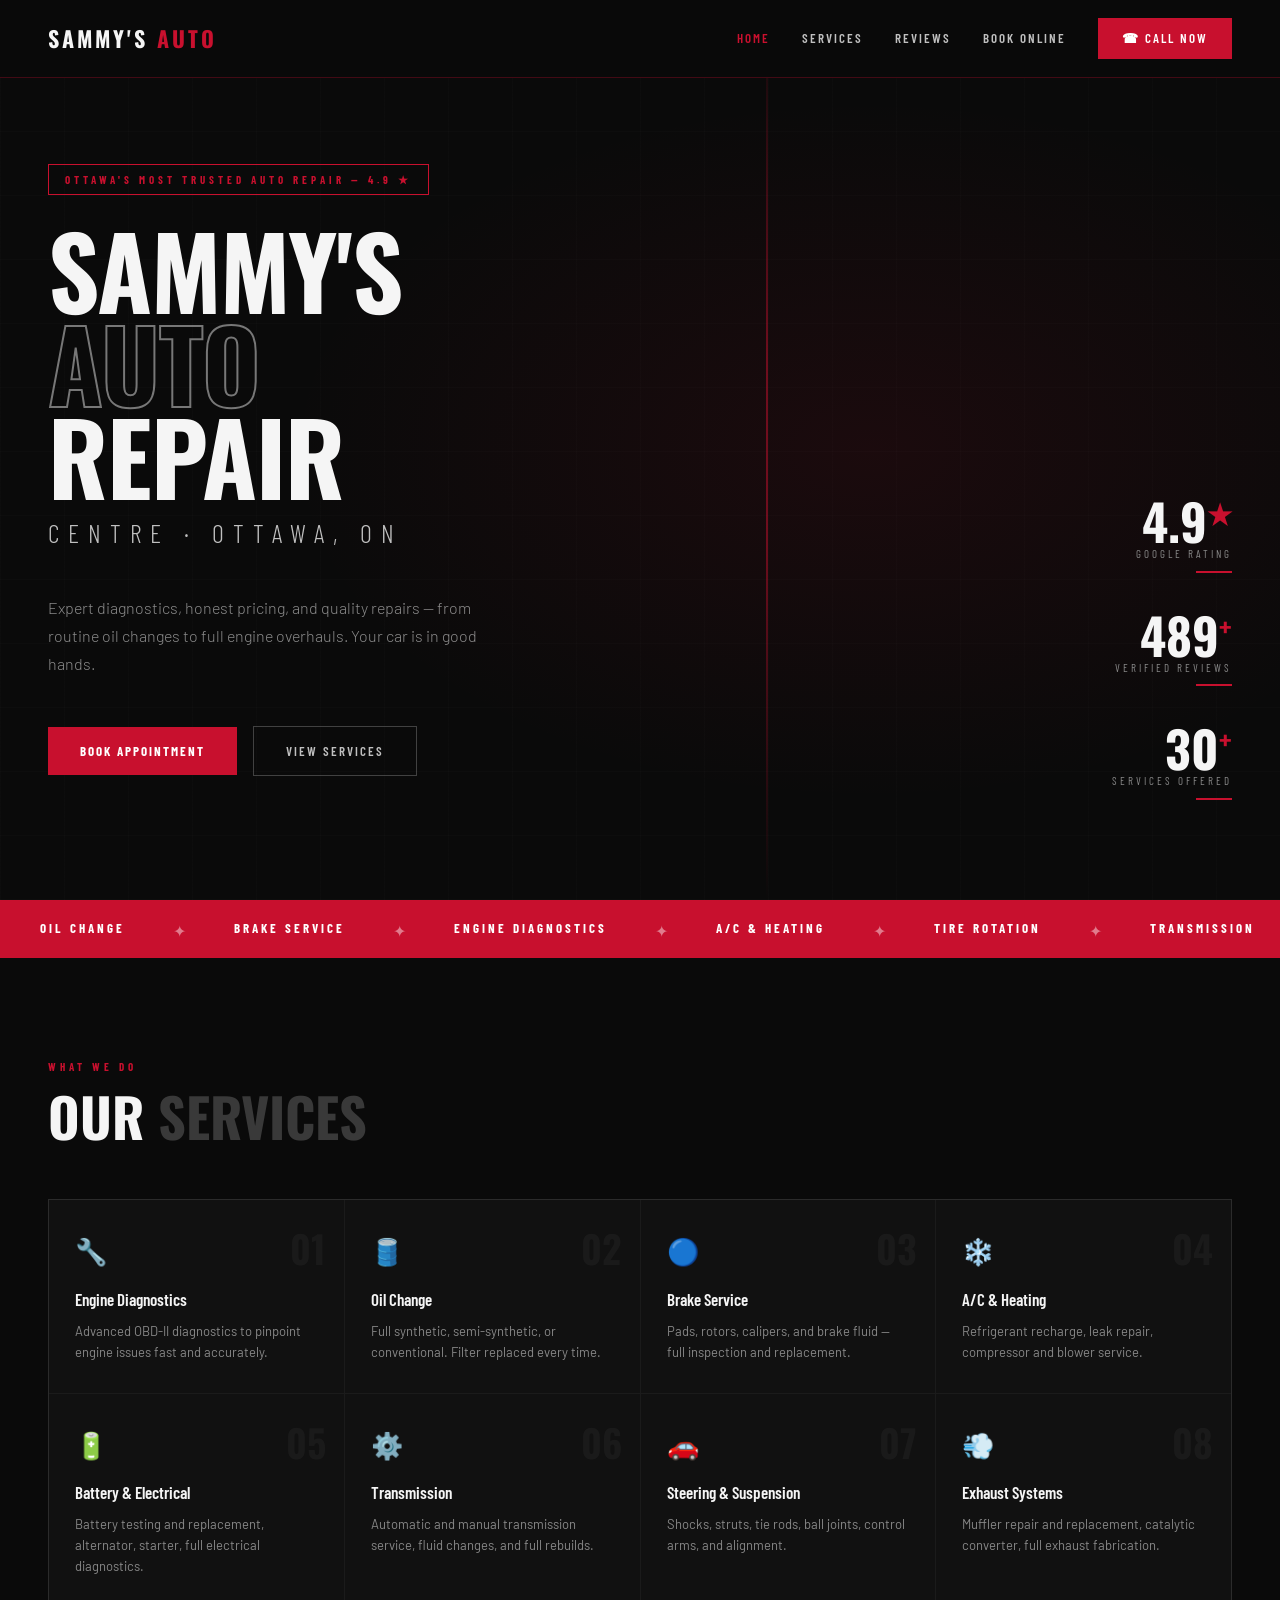
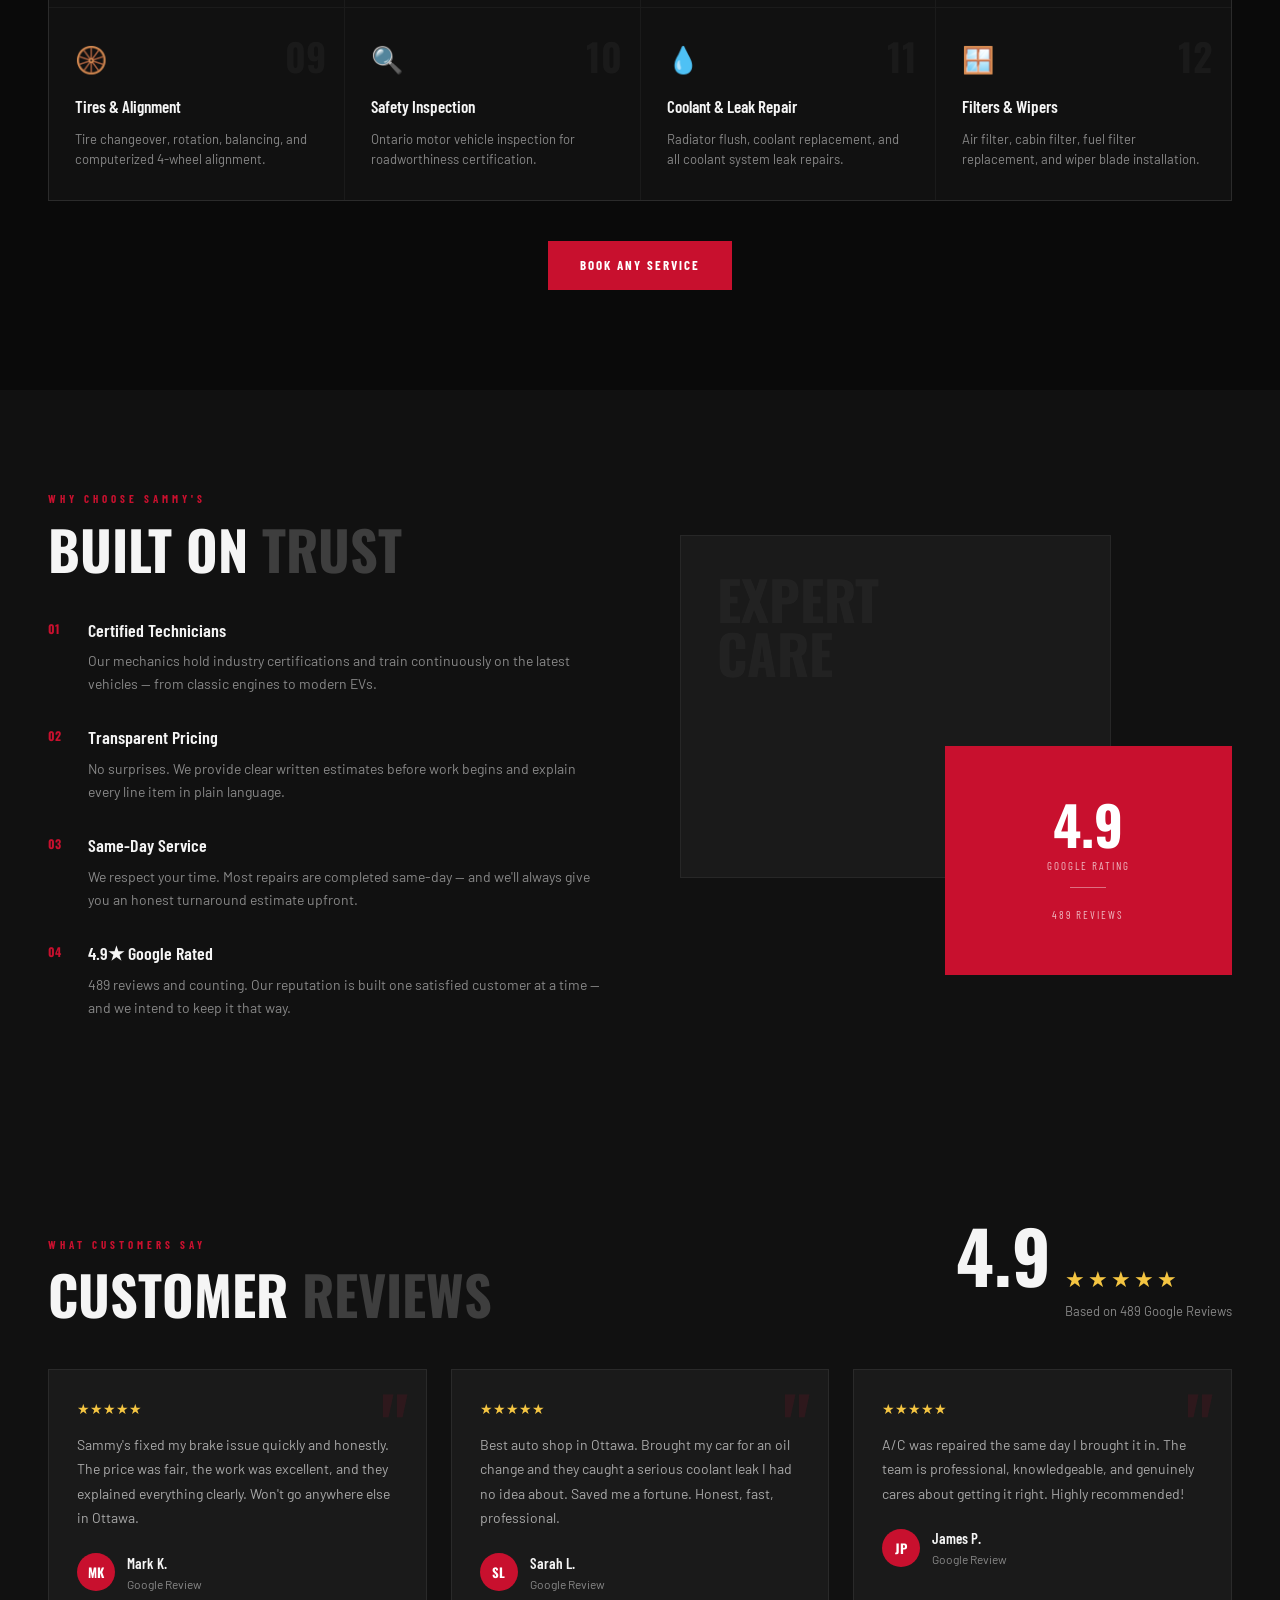
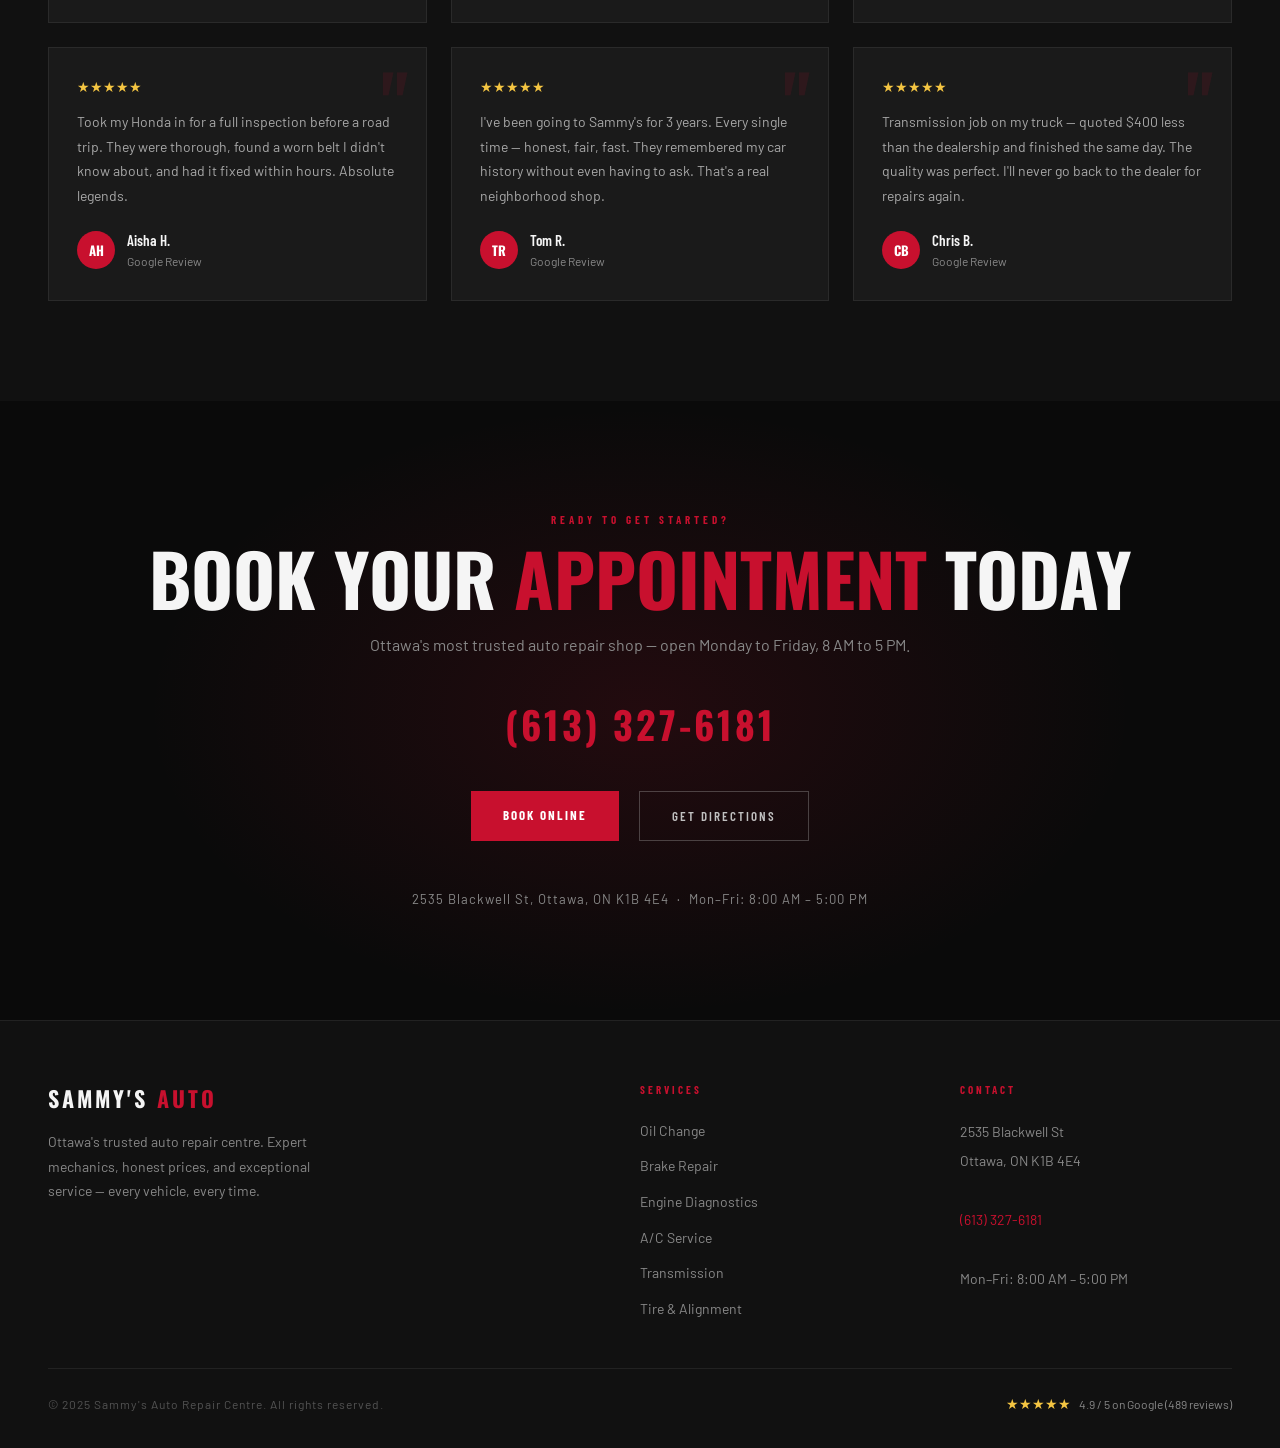
==== index.html @ 24b97f8e "Add files via upload" ====
<!DOCTYPE html>
<html lang="en">
<head>
  <meta charset="UTF-8" />
  <meta name="viewport" content="width=device-width, initial-scale=1.0" />
  <title>Sammy's Auto Repair Centre — Ottawa</title>
  <meta name="description" content="Ottawa's trusted auto repair shop. 4.9★ rated with 489+ reviews. Oil changes, brakes, engine diagnostics, A/C, tires and more." />
  <link rel="stylesheet" href="style.css" />
  <style>
    /* ── HERO ── */
    .hero {
      min-height: 100vh;
      display: flex; flex-direction: column;
      justify-content: center; align-items: flex-start;
      padding: 140px 48px 100px;
      position: relative; overflow: hidden;
    }
    .hero-bg {
      position: absolute; inset: 0;
      background:
        radial-gradient(ellipse 70% 60% at 68% 50%, rgba(200,16,46,0.09) 0%, transparent 65%),
        repeating-linear-gradient(90deg, rgba(255,255,255,0.012) 0px, rgba(255,255,255,0.012) 1px, transparent 1px, transparent 64px),
        repeating-linear-gradient(0deg,  rgba(255,255,255,0.012) 0px, rgba(255,255,255,0.012) 1px, transparent 1px, transparent 64px),
        var(--black);
    }
    .hero-line {
      position: absolute; top: 0; bottom: 0;
      right: 40%; width: 2px;
      background: linear-gradient(to bottom, transparent 0%, var(--red) 40%, var(--red) 60%, transparent 100%);
      opacity: 0.5;
    }
    .hero-badge {
      font-family: 'Barlow Condensed', sans-serif;
      font-size: 11px; font-weight: 700;
      letter-spacing: 4px; text-transform: uppercase;
      color: var(--red); border: 1px solid var(--red);
      padding: 6px 16px; display: inline-block;
      margin-bottom: 28px; position: relative;
    }
    .hero h1 {
      font-family: 'Oswald', sans-serif;
      font-size: clamp(58px, 8.5vw, 100px);
      font-weight: 700; line-height: 0.93;
      letter-spacing: -1px; text-transform: uppercase;
      margin-bottom: 10px; position: relative;
    }
    .hero h1 .outline {
      -webkit-text-stroke: 2px rgba(192,192,192,0.6);
      color: transparent;
    }
    .hero-sub {
      font-family: 'Barlow Condensed', sans-serif;
      font-size: 26px; font-weight: 300;
      letter-spacing: 9px; text-transform: uppercase;
      color: var(--silver); margin-bottom: 40px; position: relative;
    }
    .hero-desc {
      font-size: 16px; font-weight: 300;
      color: rgba(245,245,245,0.55); line-height: 1.75;
      max-width: 430px; margin-bottom: 48px; position: relative;
    }
    .hero-actions { display: flex; gap: 16px; align-items: center; position: relative; }

    /* Stats panel */
    .hero-stats {
      position: absolute; right: 48px; bottom: 100px;
      display: flex; flex-direction: column; gap: 36px; align-items: flex-end;
    }
    .stat { text-align: right; }
    .stat-num {
      font-family: 'Oswald', sans-serif;
      font-size: 50px; font-weight: 700;
      color: var(--white); line-height: 1;
    }
    .stat-num sup { color: var(--red); font-size: 28px; }
    .stat-label {
      font-family: 'Barlow Condensed', sans-serif;
      font-size: 11px; letter-spacing: 3px;
      text-transform: uppercase; color: var(--gray);
    }
    .stat-line { width: 36px; height: 2px; background: var(--red); margin-left: auto; margin-top: 8px; }

    /* ── SERVICES ── */
    .services-grid {
      display: grid;
      grid-template-columns: repeat(auto-fill, minmax(270px, 1fr));
      gap: 1px;
      background: rgba(255,255,255,0.07);
      border: 1px solid rgba(255,255,255,0.07);
    }
    .service-card {
      background: var(--dark);
      padding: 30px 26px;
      position: relative; overflow: hidden;
      transition: background 0.25s;
    }
    .service-card::after {
      content: ''; position: absolute;
      bottom: 0; left: 0; right: 0;
      height: 2px; width: 0;
      background: var(--red);
      transition: width 0.35s ease;
    }
    .service-card:hover { background: #1c1c1c; }
    .service-card:hover::after { width: 100%; }
    .service-icon { font-size: 26px; display: block; margin-bottom: 14px; }
    .service-name {
      font-family: 'Barlow Condensed', sans-serif;
      font-size: 17px; font-weight: 600;
      color: var(--white); margin-bottom: 8px;
    }
    .service-desc { font-size: 13px; color: var(--gray); line-height: 1.6; }
    .service-num {
      position: absolute; top: 18px; right: 18px;
      font-family: 'Oswald', sans-serif; font-size: 38px; font-weight: 700;
      color: rgba(255,255,255,0.04);
    }

    /* ── WHY US ── */
    .why-section { background: var(--dark); }
    .why-grid { display: grid; grid-template-columns: 1fr 1fr; gap: 80px; align-items: center; }
    .why-visual { position: relative; height: 440px; }
    .why-box-bg {
      position: absolute; top: 0; left: 0;
      width: 78%; height: 78%;
      background: var(--dark2); border: 1px solid rgba(255,255,255,0.06);
    }
    .why-ghost-text {
      position: absolute; top: 36px; left: 36px;
      font-family: 'Oswald', sans-serif; font-size: 54px; font-weight: 700;
      color: rgba(255,255,255,0.04); text-transform: uppercase; line-height: 1;
    }
    .why-box-red {
      position: absolute; bottom: 0; right: 0;
      width: 52%; height: 52%;
      background: var(--red);
      display: flex; flex-direction: column;
      justify-content: center; align-items: center; text-align: center; padding: 24px;
    }
    .why-box-red .big { font-family: 'Oswald', sans-serif; font-size: 54px; font-weight: 700; color: white; line-height: 1; }
    .why-box-red .lbl { font-family: 'Barlow Condensed', sans-serif; font-size: 11px; letter-spacing: 2px; text-transform: uppercase; color: rgba(255,255,255,0.7); margin-top: 6px; }
    .why-box-red .divider { width: 36px; height: 1px; background: rgba(255,255,255,0.4); margin: 12px auto; }
    .why-points { display: flex; flex-direction: column; gap: 28px; }
    .why-point { display: flex; gap: 18px; align-items: flex-start; }
    .why-num { font-family: 'Oswald', sans-serif; font-size: 12px; font-weight: 700; color: var(--red); min-width: 22px; padding-top: 3px; }
    .why-title { font-family: 'Barlow Condensed', sans-serif; font-size: 18px; font-weight: 600; color: var(--white); margin-bottom: 5px; }
    .why-body { font-size: 14px; color: var(--gray); line-height: 1.65; }

    /* ── REVIEWS ── */
    .reviews-section { background: var(--dark); }
    .reviews-header { display: flex; justify-content: space-between; align-items: flex-end; margin-bottom: 48px; }
    .rating-block { display: flex; align-items: baseline; gap: 14px; }
    .rating-big { font-family: 'Oswald', sans-serif; font-size: 72px; font-weight: 700; color: var(--white); line-height: 1; }
    .rating-stars { color: var(--warning); font-size: 22px; letter-spacing: 3px; }
    .rating-count { font-size: 13px; color: var(--gray); margin-top: 4px; }
    .reviews-grid { display: grid; grid-template-columns: repeat(auto-fill, minmax(300px, 1fr)); gap: 24px; }
    .review-card {
      background: var(--dark2); border: 1px solid rgba(255,255,255,0.07);
      padding: 28px; position: relative;
    }
    .review-card::before {
      content: '"'; position: absolute; top: 14px; right: 18px;
      font-family: 'Oswald', sans-serif; font-size: 76px; font-weight: 700;
      color: rgba(200,16,46,0.12); line-height: 1;
    }
    .review-stars { color: var(--warning); font-size: 14px; margin-bottom: 12px; }
    .review-text { font-size: 14px; color: rgba(245,245,245,0.65); line-height: 1.75; margin-bottom: 20px; }
    .review-author { display: flex; align-items: center; gap: 12px; }
    .review-avatar {
      width: 38px; height: 38px; border-radius: 50%;
      background: var(--red);
      display: flex; align-items: center; justify-content: center;
      font-family: 'Oswald', sans-serif; font-size: 13px; font-weight: 700; color: white;
    }
    .review-name { font-family: 'Barlow Condensed', sans-serif; font-size: 15px; font-weight: 600; color: var(--white); }
    .review-date { font-size: 12px; color: var(--gray); }

    /* ── CTA ── */
    .cta-section {
      padding: 110px 48px; text-align: center; position: relative; overflow: hidden;
    }
    .cta-glow {
      position: absolute; inset: 0;
      background: radial-gradient(ellipse 55% 70% at 50% 50%, rgba(200,16,46,0.13) 0%, transparent 70%);
    }
    .cta-section h2 {
      font-family: 'Oswald', sans-serif;
      font-size: clamp(38px, 6vw, 72px); font-weight: 700;
      text-transform: uppercase; line-height: 1; margin-bottom: 18px; position: relative;
    }
    .cta-section p { font-size: 16px; color: var(--gray); margin-bottom: 36px; position: relative; }
    .phone-cta {
      font-family: 'Oswald', sans-serif; font-size: 38px; font-weight: 700;
      color: var(--red); text-decoration: none; letter-spacing: 3px;
      display: block; margin-bottom: 36px; position: relative;
      transition: color 0.2s;
    }
    .phone-cta:hover { color: var(--white); }
    .cta-btns { display: flex; gap: 20px; justify-content: center; position: relative; }
    .cta-address { margin-top: 48px; font-size: 13px; color: var(--gray); letter-spacing: 1px; position: relative; }
  </style>
</head>
<body>

<!-- NAV -->
<nav>
  <a href="index.html" class="nav-logo">SAMMY'S <span>AUTO</span></a>
  <div class="nav-links">
    <a href="index.html" class="active">Home</a>
    <a href="#services">Services</a>
    <a href="#reviews">Reviews</a>
    <a href="booking.html">Book Online</a>
    <a href="tel:+16133276181" class="nav-cta">☎ Call Now</a>
  </div>
</nav>

<!-- HERO -->
<section class="hero" id="home">
  <div class="hero-bg"></div>
  <div class="hero-line"></div>
  <div style="position:relative;">
    <div class="hero-badge">Ottawa's Most Trusted Auto Repair — 4.9 ★</div>
    <h1>
      SAMMY'S<br>
      <span class="outline">AUTO</span><br>
      REPAIR
    </h1>
    <div class="hero-sub">Centre · Ottawa, ON</div>
    <p class="hero-desc">Expert diagnostics, honest pricing, and quality repairs — from routine oil changes to full engine overhauls. Your car is in good hands.</p>
    <div class="hero-actions">
      <a href="booking.html" class="btn-primary">Book Appointment</a>
      <a href="#services" class="btn-secondary">View Services</a>
    </div>
  </div>
  <div class="hero-stats">
    <div class="stat">
      <div class="stat-num">4.9<sup>★</sup></div>
      <div class="stat-label">Google Rating</div>
      <div class="stat-line"></div>
    </div>
    <div class="stat">
      <div class="stat-num">489<sup>+</sup></div>
      <div class="stat-label">Verified Reviews</div>
      <div class="stat-line"></div>
    </div>
    <div class="stat">
      <div class="stat-num">30<sup>+</sup></div>
      <div class="stat-label">Services Offered</div>
      <div class="stat-line"></div>
    </div>
  </div>
</section>

<!-- MARQUEE -->
<div class="marquee-strip">
  <div class="marquee-inner">
    <span class="marquee-item">Oil Change</span><span class="marquee-dot">✦</span>
    <span class="marquee-item">Brake Service</span><span class="marquee-dot">✦</span>
    <span class="marquee-item">Engine Diagnostics</span><span class="marquee-dot">✦</span>
    <span class="marquee-item">A/C &amp; Heating</span><span class="marquee-dot">✦</span>
    <span class="marquee-item">Tire Rotation</span><span class="marquee-dot">✦</span>
    <span class="marquee-item">Transmission</span><span class="marquee-dot">✦</span>
    <span class="marquee-item">Electrical Repair</span><span class="marquee-dot">✦</span>
    <span class="marquee-item">Wheel Alignment</span><span class="marquee-dot">✦</span>
    <span class="marquee-item">Exhaust Systems</span><span class="marquee-dot">✦</span>
    <span class="marquee-item">Safety Inspection</span><span class="marquee-dot">✦</span>
    <!-- duplicate for seamless loop -->
    <span class="marquee-item">Oil Change</span><span class="marquee-dot">✦</span>
    <span class="marquee-item">Brake Service</span><span class="marquee-dot">✦</span>
    <span class="marquee-item">Engine Diagnostics</span><span class="marquee-dot">✦</span>
    <span class="marquee-item">A/C &amp; Heating</span><span class="marquee-dot">✦</span>
    <span class="marquee-item">Tire Rotation</span><span class="marquee-dot">✦</span>
    <span class="marquee-item">Transmission</span><span class="marquee-dot">✦</span>
    <span class="marquee-item">Electrical Repair</span><span class="marquee-dot">✦</span>
    <span class="marquee-item">Wheel Alignment</span><span class="marquee-dot">✦</span>
    <span class="marquee-item">Exhaust Systems</span><span class="marquee-dot">✦</span>
    <span class="marquee-item">Safety Inspection</span><span class="marquee-dot">✦</span>
  </div>
</div>

<!-- SERVICES -->
<section class="section" id="services">
  <div class="section-label">What We Do</div>
  <div class="section-title">Our <span class="dim">Services</span></div>
  <div class="services-grid">
    <div class="service-card"><span class="service-num">01</span><span class="service-icon">🔧</span><div class="service-name">Engine Diagnostics</div><div class="service-desc">Advanced OBD-II diagnostics to pinpoint engine issues fast and accurately.</div></div>
    <div class="service-card"><span class="service-num">02</span><span class="service-icon">🛢️</span><div class="service-name">Oil Change</div><div class="service-desc">Full synthetic, semi-synthetic, or conventional. Filter replaced every time.</div></div>
    <div class="service-card"><span class="service-num">03</span><span class="service-icon">🔵</span><div class="service-name">Brake Service</div><div class="service-desc">Pads, rotors, calipers, and brake fluid — full inspection and replacement.</div></div>
    <div class="service-card"><span class="service-num">04</span><span class="service-icon">❄️</span><div class="service-name">A/C &amp; Heating</div><div class="service-desc">Refrigerant recharge, leak repair, compressor and blower service.</div></div>
    <div class="service-card"><span class="service-num">05</span><span class="service-icon">🔋</span><div class="service-name">Battery &amp; Electrical</div><div class="service-desc">Battery testing and replacement, alternator, starter, full electrical diagnostics.</div></div>
    <div class="service-card"><span class="service-num">06</span><span class="service-icon">⚙️</span><div class="service-name">Transmission</div><div class="service-desc">Automatic and manual transmission service, fluid changes, and full rebuilds.</div></div>
    <div class="service-card"><span class="service-num">07</span><span class="service-icon">🚗</span><div class="service-name">Steering &amp; Suspension</div><div class="service-desc">Shocks, struts, tie rods, ball joints, control arms, and alignment.</div></div>
    <div class="service-card"><span class="service-num">08</span><span class="service-icon">💨</span><div class="service-name">Exhaust Systems</div><div class="service-desc">Muffler repair and replacement, catalytic converter, full exhaust fabrication.</div></div>
    <div class="service-card"><span class="service-num">09</span><span class="service-icon">🛞</span><div class="service-name">Tires &amp; Alignment</div><div class="service-desc">Tire changeover, rotation, balancing, and computerized 4-wheel alignment.</div></div>
    <div class="service-card"><span class="service-num">10</span><span class="service-icon">🔍</span><div class="service-name">Safety Inspection</div><div class="service-desc">Ontario motor vehicle inspection for roadworthiness certification.</div></div>
    <div class="service-card"><span class="service-num">11</span><span class="service-icon">💧</span><div class="service-name">Coolant &amp; Leak Repair</div><div class="service-desc">Radiator flush, coolant replacement, and all coolant system leak repairs.</div></div>
    <div class="service-card"><span class="service-num">12</span><span class="service-icon">🪟</span><div class="service-name">Filters &amp; Wipers</div><div class="service-desc">Air filter, cabin filter, fuel filter replacement, and wiper blade installation.</div></div>
  </div>
  <div style="text-align:center; margin-top:40px;">
    <a href="booking.html" class="btn-primary">Book Any Service</a>
  </div>
</section>

<!-- WHY US -->
<section class="section why-section" id="about">
  <div class="why-grid">
    <div>
      <div class="section-label">Why Choose Sammy's</div>
      <div class="section-title" style="margin-bottom:40px;">Built on <span class="dim">Trust</span></div>
      <div class="why-points">
        <div class="why-point">
          <div class="why-num">01</div>
          <div><div class="why-title">Certified Technicians</div><div class="why-body">Our mechanics hold industry certifications and train continuously on the latest vehicles — from classic engines to modern EVs.</div></div>
        </div>
        <div class="why-point">
          <div class="why-num">02</div>
          <div><div class="why-title">Transparent Pricing</div><div class="why-body">No surprises. We provide clear written estimates before work begins and explain every line item in plain language.</div></div>
        </div>
        <div class="why-point">
          <div class="why-num">03</div>
          <div><div class="why-title">Same-Day Service</div><div class="why-body">We respect your time. Most repairs are completed same-day — and we'll always give you an honest turnaround estimate upfront.</div></div>
        </div>
        <div class="why-point">
          <div class="why-num">04</div>
          <div><div class="why-title">4.9★ Google Rated</div><div class="why-body">489 reviews and counting. Our reputation is built one satisfied customer at a time — and we intend to keep it that way.</div></div>
        </div>
      </div>
    </div>
    <div class="why-visual">
      <div class="why-box-bg">
        <div class="why-ghost-text">EXPERT<br>CARE</div>
      </div>
      <div class="why-box-red">
        <div class="big">4.9</div>
        <div class="lbl">Google Rating</div>
        <div class="divider"></div>
        <div class="lbl">489 Reviews</div>
      </div>
    </div>
  </div>
</section>

<!-- REVIEWS -->
<section class="section reviews-section" id="reviews">
  <div class="reviews-header">
    <div>
      <div class="section-label">What Customers Say</div>
      <div class="section-title" style="margin-bottom:0;">Customer <span class="dim">Reviews</span></div>
    </div>
    <div class="rating-block">
      <div class="rating-big">4.9</div>
      <div>
        <div class="rating-stars">★★★★★</div>
        <div class="rating-count">Based on 489 Google Reviews</div>
      </div>
    </div>
  </div>
  <div class="reviews-grid">
    <div class="review-card">
      <div class="review-stars">★★★★★</div>
      <div class="review-text">Sammy's fixed my brake issue quickly and honestly. The price was fair, the work was excellent, and they explained everything clearly. Won't go anywhere else in Ottawa.</div>
      <div class="review-author"><div class="review-avatar">MK</div><div><div class="review-name">Mark K.</div><div class="review-date">Google Review</div></div></div>
    </div>
    <div class="review-card">
      <div class="review-stars">★★★★★</div>
      <div class="review-text">Best auto shop in Ottawa. Brought my car for an oil change and they caught a serious coolant leak I had no idea about. Saved me a fortune. Honest, fast, professional.</div>
      <div class="review-author"><div class="review-avatar">SL</div><div><div class="review-name">Sarah L.</div><div class="review-date">Google Review</div></div></div>
    </div>
    <div class="review-card">
      <div class="review-stars">★★★★★</div>
      <div class="review-text">A/C was repaired the same day I brought it in. The team is professional, knowledgeable, and genuinely cares about getting it right. Highly recommended!</div>
      <div class="review-author"><div class="review-avatar">JP</div><div><div class="review-name">James P.</div><div class="review-date">Google Review</div></div></div>
    </div>
    <div class="review-card">
      <div class="review-stars">★★★★★</div>
      <div class="review-text">Took my Honda in for a full inspection before a road trip. They were thorough, found a worn belt I didn't know about, and had it fixed within hours. Absolute legends.</div>
      <div class="review-author"><div class="review-avatar">AH</div><div><div class="review-name">Aisha H.</div><div class="review-date">Google Review</div></div></div>
    </div>
    <div class="review-card">
      <div class="review-stars">★★★★★</div>
      <div class="review-text">I've been going to Sammy's for 3 years. Every single time — honest, fair, fast. They remembered my car history without even having to ask. That's a real neighborhood shop.</div>
      <div class="review-author"><div class="review-avatar">TR</div><div><div class="review-name">Tom R.</div><div class="review-date">Google Review</div></div></div>
    </div>
    <div class="review-card">
      <div class="review-stars">★★★★★</div>
      <div class="review-text">Transmission job on my truck — quoted $400 less than the dealership and finished the same day. The quality was perfect. I'll never go back to the dealer for repairs again.</div>
      <div class="review-author"><div class="review-avatar">CB</div><div><div class="review-name">Chris B.</div><div class="review-date">Google Review</div></div></div>
    </div>
  </div>
</section>

<!-- CTA -->
<section class="cta-section" id="contact">
  <div class="cta-glow"></div>
  <div class="section-label">Ready to Get Started?</div>
  <h2>Book Your <span class="text-red">Appointment</span> Today</h2>
  <p>Ottawa's most trusted auto repair shop — open Monday to Friday, 8 AM to 5 PM.</p>
  <a href="tel:+16133276181" class="phone-cta">(613) 327-6181</a>
  <div class="cta-btns">
    <a href="booking.html" class="btn-primary">Book Online</a>
    <a href="https://maps.google.com/?q=2535+Blackwell+St,+Ottawa,+ON+K1B+4E4" target="_blank" class="btn-secondary">Get Directions</a>
  </div>
  <div class="cta-address">2535 Blackwell St, Ottawa, ON K1B 4E4 &nbsp;·&nbsp; Mon–Fri: 8:00 AM – 5:00 PM</div>
</section>

<!-- FOOTER -->
<footer>
  <div class="footer-grid">
    <div>
      <div class="footer-logo">SAMMY'S <span>AUTO</span></div>
      <div class="footer-desc">Ottawa's trusted auto repair centre. Expert mechanics, honest prices, and exceptional service — every vehicle, every time.</div>
    </div>
    <div>
      <div class="footer-heading">Services</div>
      <ul class="footer-links">
        <li><a href="#services">Oil Change</a></li>
        <li><a href="#services">Brake Repair</a></li>
        <li><a href="#services">Engine Diagnostics</a></li>
        <li><a href="#services">A/C Service</a></li>
        <li><a href="#services">Transmission</a></li>
        <li><a href="#services">Tire &amp; Alignment</a></li>
      </ul>
    </div>
    <div>
      <div class="footer-heading">Contact</div>
      <div class="footer-info">
        2535 Blackwell St<br>
        Ottawa, ON K1B 4E4<br><br>
        <a href="tel:+16133276181">(613) 327-6181</a><br><br>
        Mon–Fri: 8:00 AM – 5:00 PM
      </div>
    </div>
  </div>
  <div class="footer-bottom">
    <div class="footer-copy">© 2025 Sammy's Auto Repair Centre. All rights reserved.</div>
    <div class="google-badge"><span class="google-stars">★★★★★</span><span>4.9 / 5 on Google (489 reviews)</span></div>
  </div>
</footer>

</body>
</html>
---- style.css ----
/* ============================================
   SAMMY'S AUTO REPAIR CENTRE — Global Styles
   ============================================ */

@import url('https://fonts.googleapis.com/css2?family=Oswald:wght@300;400;500;600;700&family=Barlow:wght@300;400;500;600&family=Barlow+Condensed:wght@400;600;700&display=swap');

*, *::before, *::after { margin: 0; padding: 0; box-sizing: border-box; }

:root {
  --red:          #C8102E;
  --red-dark:     #8B0A1F;
  --red-glow:     rgba(200, 16, 46, 0.2);
  --silver:       #C0C0C0;
  --silver-light: #E8E8E8;
  --black:        #0A0A0A;
  --dark:         #111111;
  --dark2:        #1A1A1A;
  --dark3:        #222222;
  --gray:         #888888;
  --gray-light:   #AAAAAA;
  --white:        #F5F5F5;
  --success:      #2ECC71;
  --warning:      #F4C542;
  --danger:       #E74C3C;
}

html { scroll-behavior: smooth; }

body {
  font-family: 'Barlow', sans-serif;
  background: var(--black);
  color: var(--white);
  overflow-x: hidden;
  line-height: 1.6;
}

/* ── NAV ── */
nav {
  position: fixed; top: 0; left: 0; right: 0; z-index: 200;
  display: flex; align-items: center; justify-content: space-between;
  padding: 18px 48px;
  background: rgba(10, 10, 10, 0.95);
  border-bottom: 1px solid rgba(200, 16, 46, 0.3);
  backdrop-filter: blur(12px);
}
.nav-logo {
  font-family: 'Oswald', sans-serif;
  font-size: 22px; font-weight: 700;
  letter-spacing: 3px; text-transform: uppercase;
  color: var(--white); text-decoration: none;
}
.nav-logo span { color: var(--red); }
.nav-links { display: flex; gap: 32px; align-items: center; }
.nav-links a {
  font-family: 'Barlow Condensed', sans-serif;
  font-size: 13px; font-weight: 600;
  letter-spacing: 2px; text-transform: uppercase;
  color: var(--silver); text-decoration: none;
  transition: color 0.2s;
}
.nav-links a:hover, .nav-links a.active { color: var(--red); }
.nav-cta {
  background: var(--red) !important;
  color: white !important;
  padding: 10px 24px;
  font-family: 'Barlow Condensed', sans-serif;
  font-size: 12px; font-weight: 700;
  letter-spacing: 2px; text-transform: uppercase;
  text-decoration: none;
  transition: background 0.2s, transform 0.15s;
  display: inline-block;
}
.nav-cta:hover { background: var(--red-dark) !important; transform: translateY(-1px); }

/* ── BUTTONS ── */
.btn-primary {
  background: var(--red);
  color: white;
  padding: 14px 32px;
  font-family: 'Barlow Condensed', sans-serif;
  font-size: 13px; font-weight: 700;
  letter-spacing: 2px; text-transform: uppercase;
  text-decoration: none; border: none; cursor: pointer;
  display: inline-block;
  transition: background 0.2s, transform 0.15s;
}
.btn-primary:hover { background: var(--red-dark); transform: translateY(-2px); }

.btn-secondary {
  color: var(--silver);
  padding: 14px 32px;
  font-family: 'Barlow Condensed', sans-serif;
  font-size: 13px; font-weight: 600;
  letter-spacing: 2px; text-transform: uppercase;
  text-decoration: none; background: transparent;
  border: 1px solid rgba(192, 192, 192, 0.3); cursor: pointer;
  transition: border-color 0.2s, color 0.2s;
  display: inline-block;
}
.btn-secondary:hover { border-color: var(--red); color: var(--red); }

.btn-ghost {
  color: var(--gray);
  padding: 10px 20px;
  font-family: 'Barlow Condensed', sans-serif;
  font-size: 12px; font-weight: 600;
  letter-spacing: 2px; text-transform: uppercase;
  text-decoration: none; background: transparent;
  border: 1px solid rgba(136, 136, 136, 0.2); cursor: pointer;
  transition: all 0.2s;
}
.btn-ghost:hover { color: var(--white); border-color: rgba(136,136,136,0.5); }

/* ── SECTION HELPERS ── */
.section { padding: 100px 48px; }
.section-label {
  font-family: 'Barlow Condensed', sans-serif;
  font-size: 11px; font-weight: 700;
  letter-spacing: 4px; text-transform: uppercase;
  color: var(--red); margin-bottom: 14px;
}
.section-title {
  font-family: 'Oswald', sans-serif;
  font-size: clamp(34px, 5vw, 54px);
  font-weight: 700; text-transform: uppercase;
  line-height: 1; margin-bottom: 56px;
}
.section-title .dim { color: rgba(245, 245, 245, 0.2); }

/* ── MARQUEE ── */
.marquee-strip {
  background: var(--red); padding: 14px 0;
  overflow: hidden; white-space: nowrap;
}
.marquee-inner {
  display: inline-flex;
  animation: marquee 22s linear infinite;
}
.marquee-item {
  font-family: 'Barlow Condensed', sans-serif;
  font-size: 13px; font-weight: 700;
  letter-spacing: 3px; text-transform: uppercase;
  color: white; padding: 0 40px;
}
.marquee-dot { color: rgba(255,255,255,0.45); padding: 0 8px; }
@keyframes marquee {
  from { transform: translateX(0); }
  to   { transform: translateX(-50%); }
}

/* ── FOOTER ── */
footer {
  background: var(--dark);
  border-top: 1px solid rgba(255,255,255,0.07);
  padding: 60px 48px 32px;
}
.footer-grid {
  display: grid; grid-template-columns: 2fr 1fr 1fr;
  gap: 48px; margin-bottom: 48px;
}
.footer-logo {
  font-family: 'Oswald', sans-serif;
  font-size: 22px; font-weight: 700;
  letter-spacing: 3px; text-transform: uppercase;
  color: var(--white); margin-bottom: 14px;
}
.footer-logo span { color: var(--red); }
.footer-desc { font-size: 14px; color: var(--gray); line-height: 1.75; max-width: 300px; }
.footer-heading {
  font-family: 'Barlow Condensed', sans-serif;
  font-size: 11px; font-weight: 700;
  letter-spacing: 3px; text-transform: uppercase;
  color: var(--red); margin-bottom: 18px;
}
.footer-links { list-style: none; display: flex; flex-direction: column; gap: 10px; }
.footer-links li a { font-size: 14px; color: var(--gray); text-decoration: none; transition: color 0.2s; }
.footer-links li a:hover { color: var(--white); }
.footer-info { font-size: 14px; color: var(--gray); line-height: 2.1; }
.footer-info a { color: var(--red); text-decoration: none; }
.footer-bottom {
  border-top: 1px solid rgba(255,255,255,0.07);
  padding-top: 24px;
  display: flex; justify-content: space-between; align-items: center;
}
.footer-copy { font-size: 12px; color: rgba(136,136,136,0.55); letter-spacing: 1px; }
.google-badge { display: flex; align-items: center; gap: 8px; font-size: 12px; color: var(--gray); }
.google-stars { color: var(--warning); font-size: 14px; }

/* ── FORMS ── */
.form-group { display: flex; flex-direction: column; gap: 8px; margin-bottom: 20px; }
.form-label {
  font-family: 'Barlow Condensed', sans-serif;
  font-size: 11px; font-weight: 700;
  letter-spacing: 2px; text-transform: uppercase;
  color: var(--gray-light);
}
.form-control {
  background: var(--dark2);
  border: 1px solid rgba(255,255,255,0.1);
  color: var(--white);
  padding: 13px 16px;
  font-family: 'Barlow', sans-serif;
  font-size: 15px;
  outline: none;
  transition: border-color 0.2s;
  width: 100%;
}
.form-control:focus { border-color: var(--red); }
.form-control::placeholder { color: var(--gray); }
select.form-control { appearance: none; cursor: pointer; }

/* ── BADGES ── */
.badge {
  font-family: 'Barlow Condensed', sans-serif;
  font-size: 10px; font-weight: 700;
  letter-spacing: 1.5px; text-transform: uppercase;
  padding: 4px 10px; display: inline-block;
}
.badge-red    { background: rgba(200,16,46,0.2);  color: #FF6B6B; }
.badge-green  { background: rgba(46,204,113,0.15); color: var(--success); }
.badge-yellow { background: rgba(244,197,66,0.15); color: var(--warning); }
.badge-gray   { background: rgba(136,136,136,0.15); color: var(--gray); }

/* ── UTILITY ── */
.text-red    { color: var(--red); }
.text-gray   { color: var(--gray); }
.text-silver { color: var(--silver); }
.mt-1  { margin-top: 8px; }
.mt-2  { margin-top: 16px; }
.mt-3  { margin-top: 24px; }
.mt-4  { margin-top: 32px; }
.flex  { display: flex; }
.gap-2 { gap: 16px; }
.gap-3 { gap: 24px; }
.items-center { align-items: center; }
.justify-between { justify-content: space-between; }

@media (max-width: 768px) {
  nav { padding: 14px 20px; }
  .nav-links { gap: 16px; }
  .nav-links a:not(.nav-cta) { display: none; }
  .section { padding: 64px 20px; }
  .footer-grid { grid-template-columns: 1fr; gap: 32px; }
}
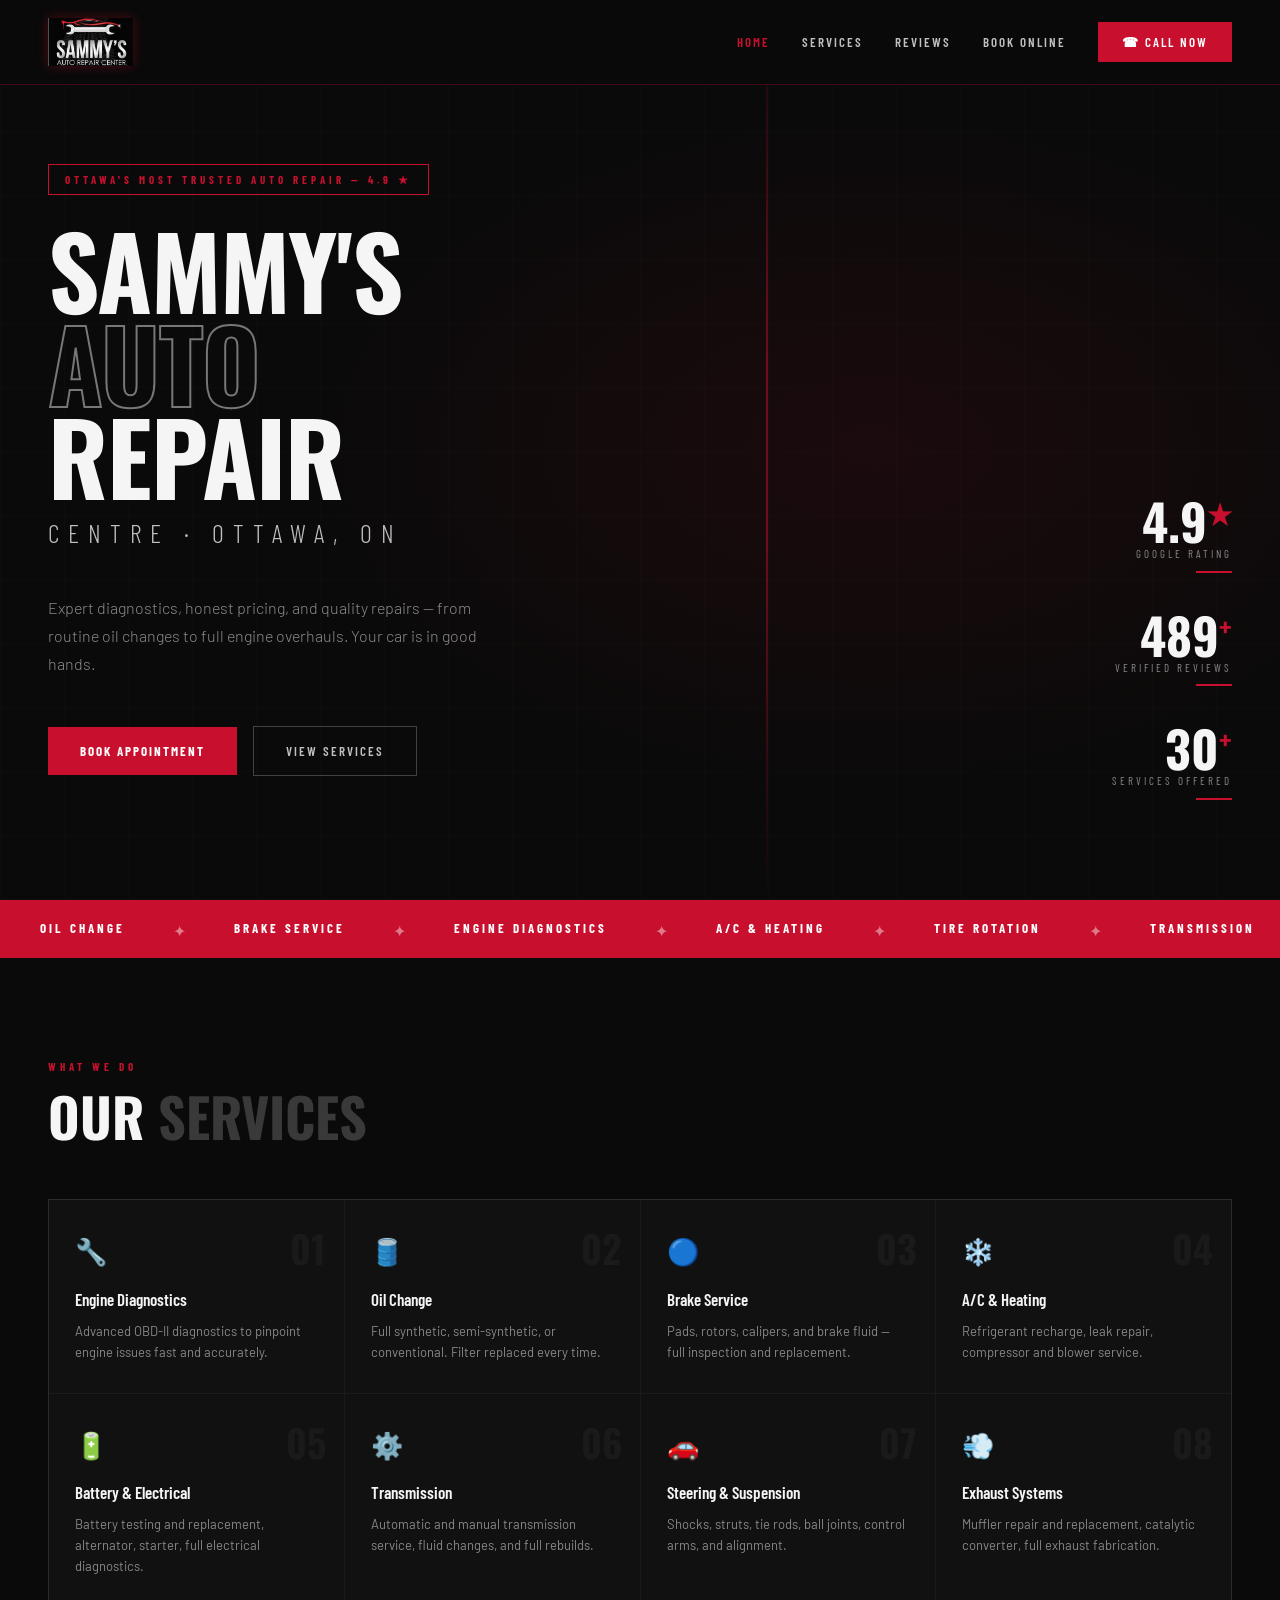
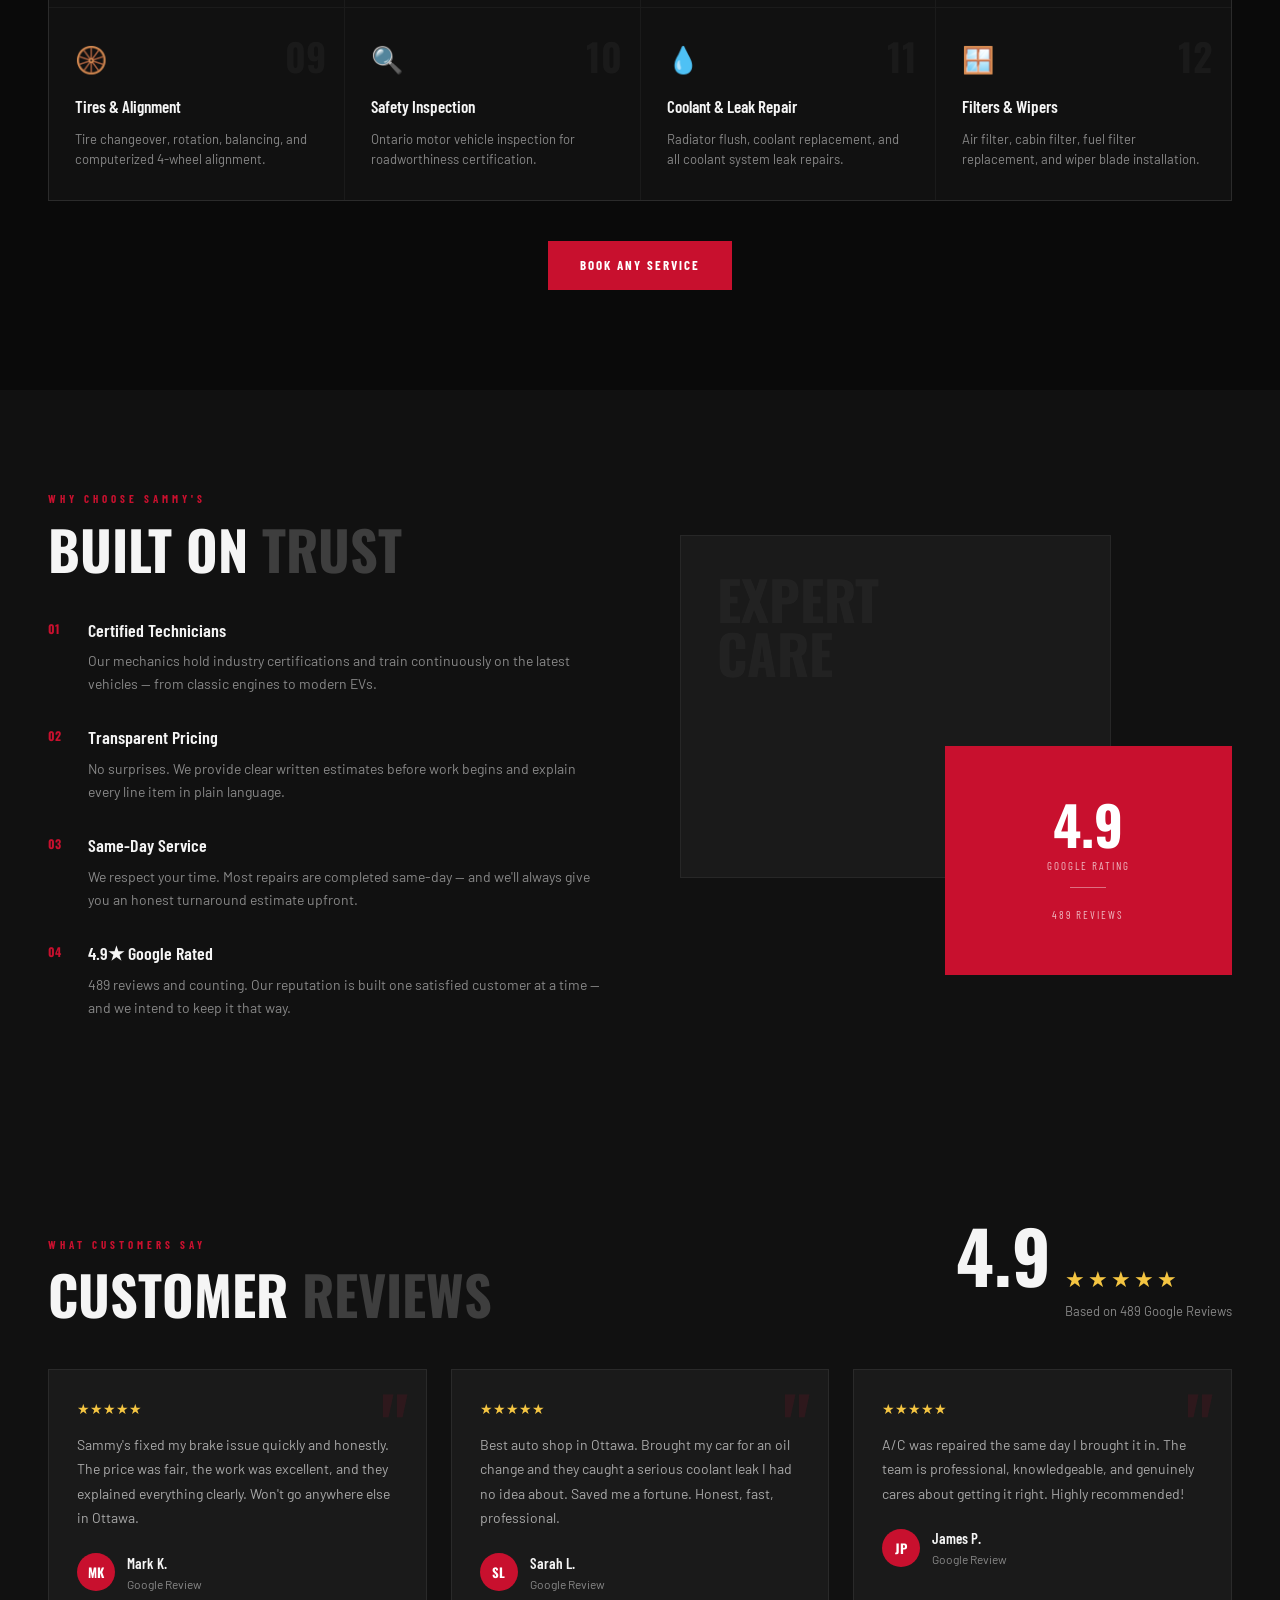
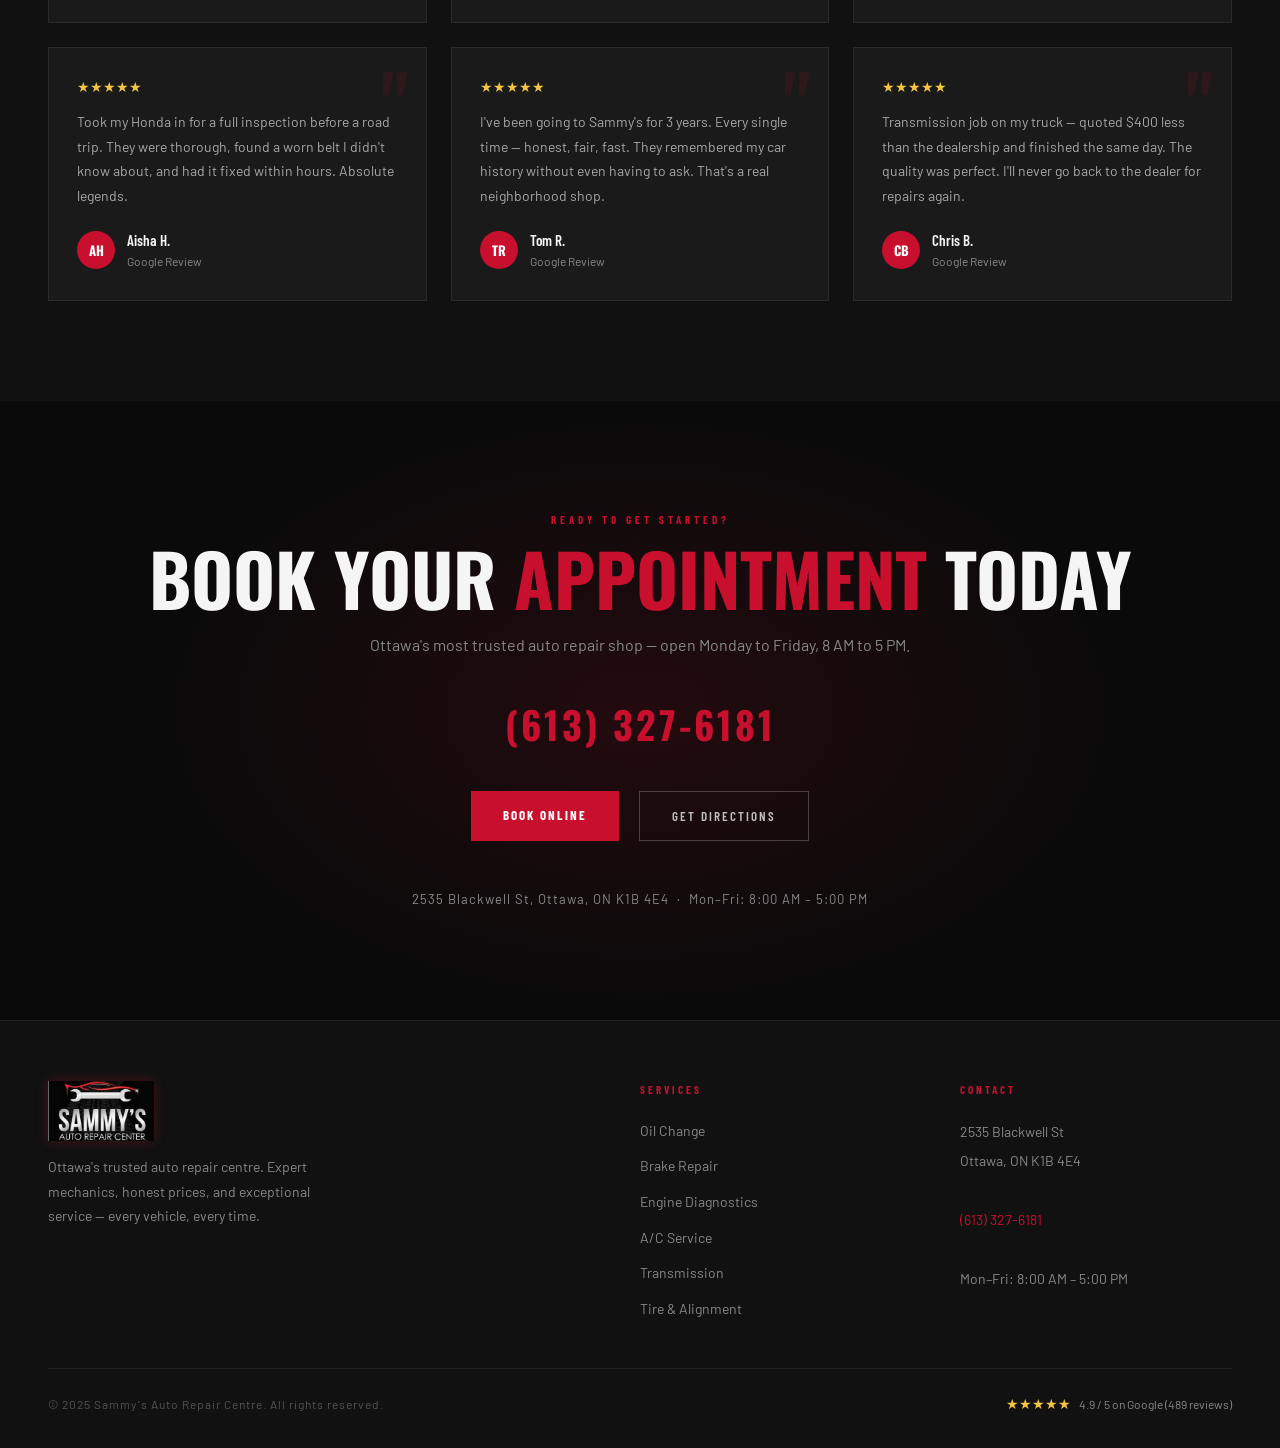
==== commit 640c8ec9: "Add files via upload" ====
--- a/index.html
+++ b/index.html
@@ -204,7 +204,7 @@
 
 <!-- NAV -->
 <nav>
-  <a href="index.html" class="nav-logo">SAMMY'S <span>AUTO</span></a>
+  <a href="index.html" class="nav-logo"><img src="logo.png" alt="Sammy's Auto Repair Centre" /></a>
   <div class="nav-links">
     <a href="index.html" class="active">Home</a>
     <a href="#services">Services</a>
@@ -406,9 +406,9 @@
 <!-- FOOTER -->
 <footer>
   <div class="footer-grid">
-    <div>
-      <div class="footer-logo">SAMMY'S <span>AUTO</span></div>
-      <div class="footer-desc">Ottawa's trusted auto repair centre. Expert mechanics, honest prices, and exceptional service — every vehicle, every time.</div>
+      <div>
+        <img src="logo.png" alt="Sammy's Auto Repair Centre" style="height:60px; width:auto; object-fit:contain; filter:drop-shadow(0 0 6px rgba(200,16,46,0.3)); margin-bottom:14px; display:block;" />
+        <div class="footer-desc">Ottawa's trusted auto repair centre. Expert mechanics, honest prices, and exceptional service — every vehicle, every time.</div>
     </div>
     <div>
       <div class="footer-heading">Services</div>
--- a/style.css
+++ b/style.css
@@ -44,10 +44,17 @@
   backdrop-filter: blur(12px);
 }
 .nav-logo {
-  font-family: 'Oswald', sans-serif;
-  font-size: 22px; font-weight: 700;
-  letter-spacing: 3px; text-transform: uppercase;
-  color: var(--white); text-decoration: none;
+  display: flex; align-items: center;
+  text-decoration: none;
+}
+.nav-logo img {
+  height: 48px; width: auto;
+  object-fit: contain;
+  filter: drop-shadow(0 0 6px rgba(200,16,46,0.35));
+  transition: filter 0.2s;
+}
+.nav-logo img:hover {
+  filter: drop-shadow(0 0 10px rgba(200,16,46,0.6));
 }
 .nav-logo span { color: var(--red); }
 .nav-links { display: flex; gap: 32px; align-items: center; }
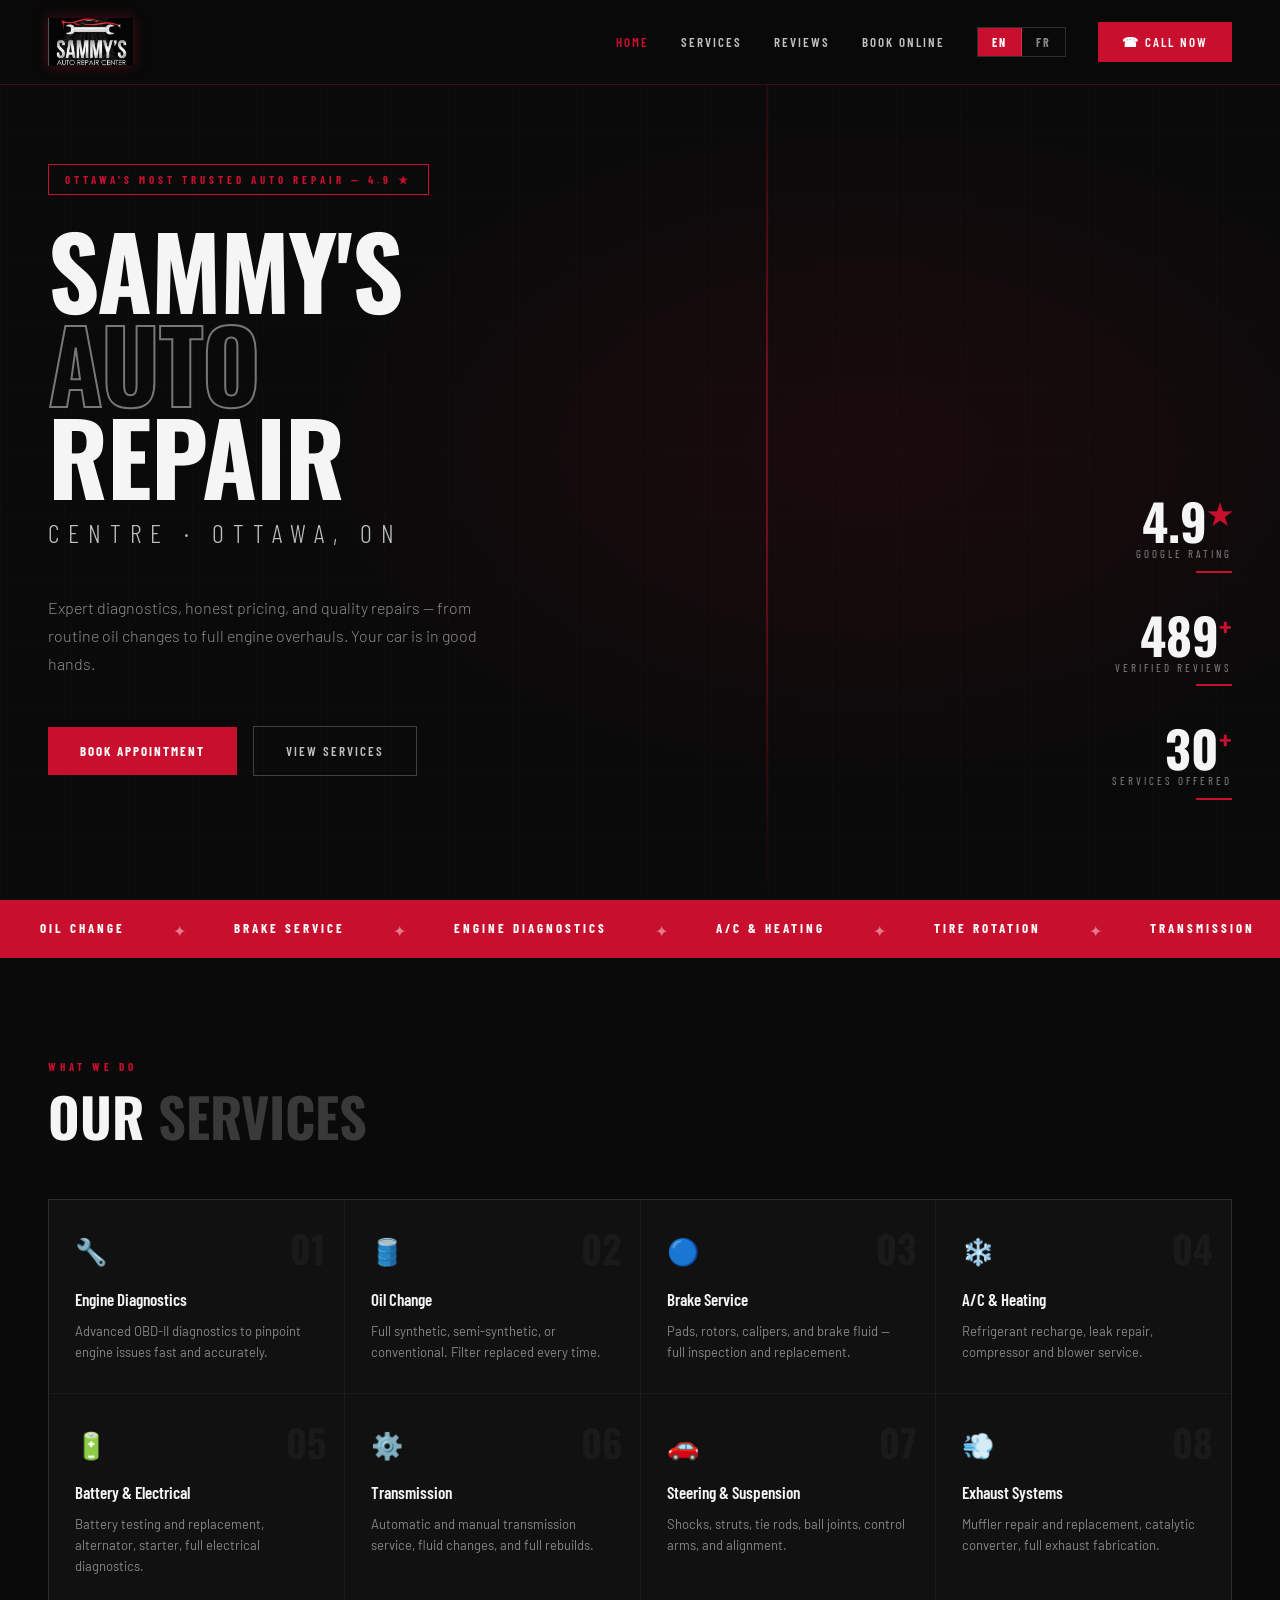
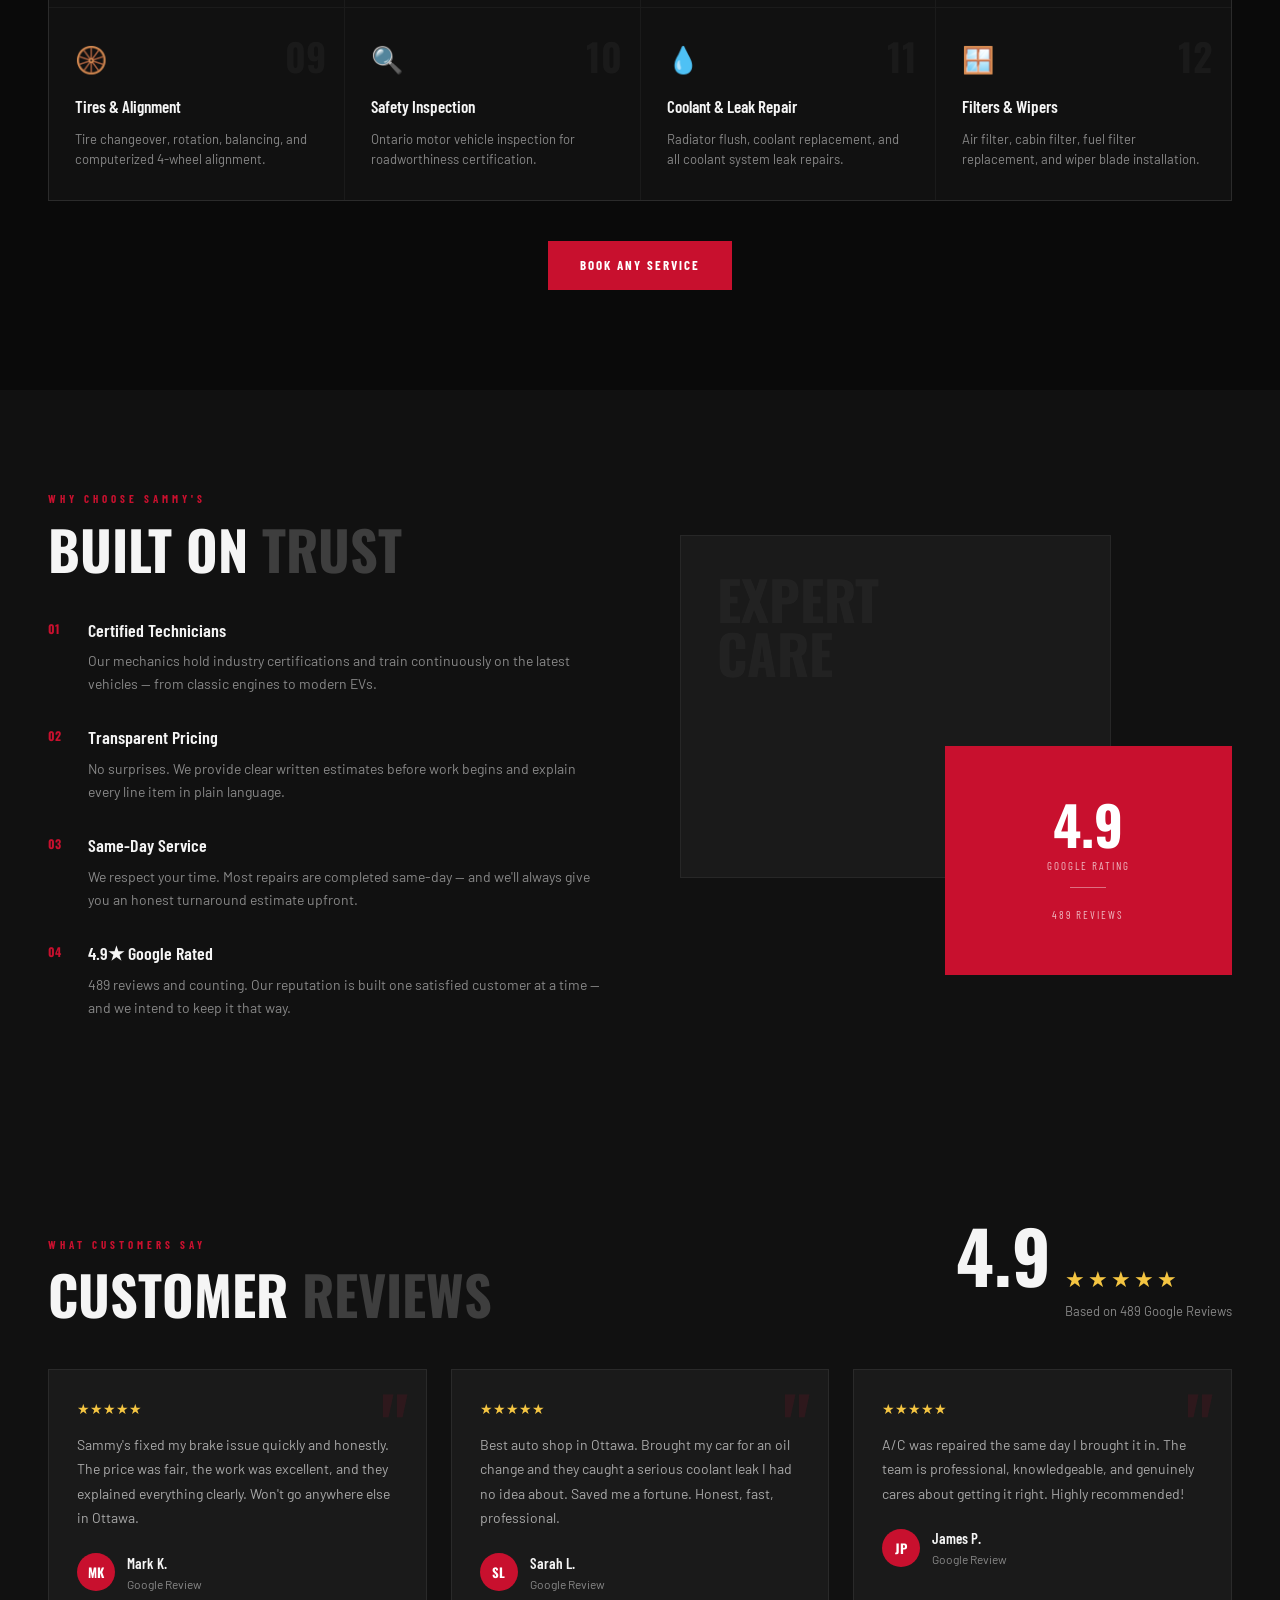
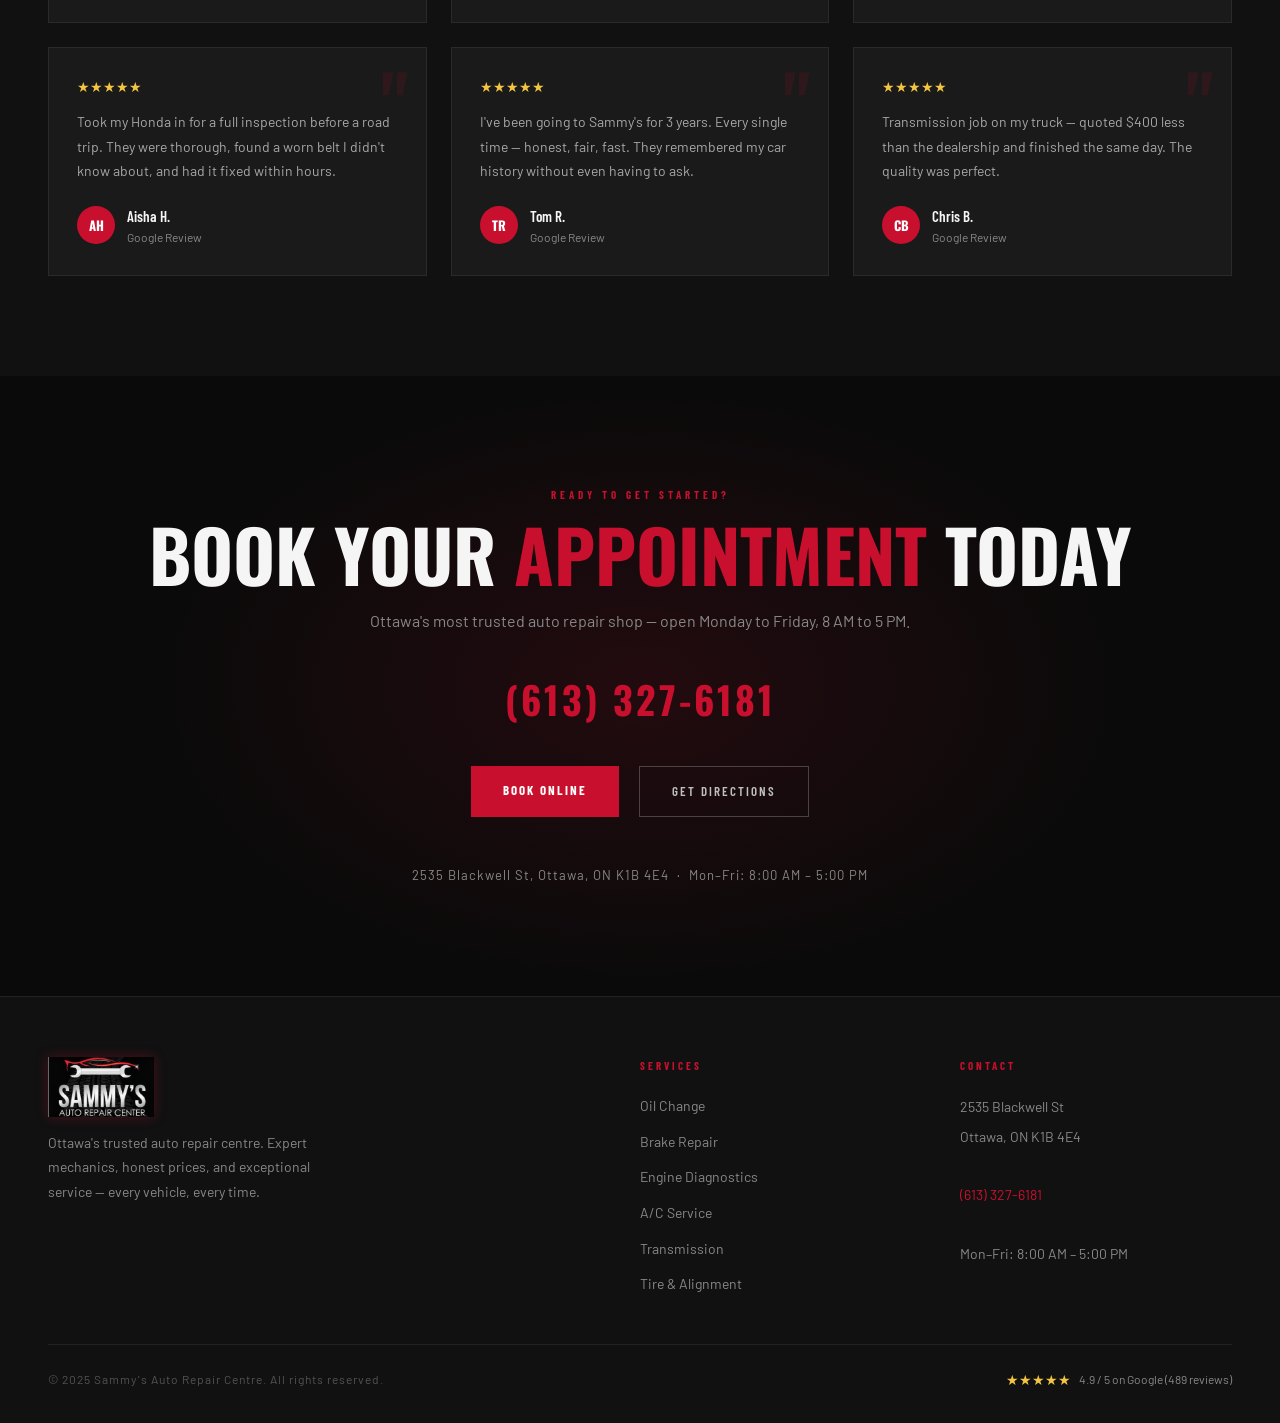
==== commit f78d7a35: "Update index.html" ====
--- a/index.html
+++ b/index.html
@@ -4,16 +4,26 @@
   <meta charset="UTF-8" />
   <meta name="viewport" content="width=device-width, initial-scale=1.0" />
   <title>Sammy's Auto Repair Centre — Ottawa</title>
-  <meta name="description" content="Ottawa's trusted auto repair shop. 4.9★ rated with 489+ reviews. Oil changes, brakes, engine diagnostics, A/C, tires and more." />
+  <meta name="description" content="Ottawa's trusted auto repair shop. 4.9★ rated with 489+ reviews." />
   <link rel="stylesheet" href="style.css" />
   <style>
-    /* ── HERO ── */
+    .lang-toggle {
+      display: flex; gap: 0; border: 1px solid rgba(255,255,255,0.15); overflow: hidden;
+    }
+    .lang-btn {
+      background: none; border: none; border-right: 1px solid rgba(255,255,255,0.15);
+      color: var(--gray); padding: 7px 14px;
+      font-family: 'Barlow Condensed', sans-serif; font-size: 12px; font-weight: 700;
+      letter-spacing: 2px; cursor: pointer; transition: all 0.2s;
+    }
+    .lang-btn:last-child { border-right: none; }
+    .lang-btn.active { background: var(--red); color: white; }
+    .lang-btn:hover:not(.active) { background: rgba(255,255,255,0.06); color: var(--white); }
+
     .hero {
-      min-height: 100vh;
-      display: flex; flex-direction: column;
+      min-height: 100vh; display: flex; flex-direction: column;
       justify-content: center; align-items: flex-start;
-      padding: 140px 48px 100px;
-      position: relative; overflow: hidden;
+      padding: 140px 48px 100px; position: relative; overflow: hidden;
     }
     .hero-bg {
       position: absolute; inset: 0;
@@ -24,119 +34,68 @@
         var(--black);
     }
     .hero-line {
-      position: absolute; top: 0; bottom: 0;
-      right: 40%; width: 2px;
+      position: absolute; top: 0; bottom: 0; right: 40%; width: 2px;
       background: linear-gradient(to bottom, transparent 0%, var(--red) 40%, var(--red) 60%, transparent 100%);
       opacity: 0.5;
     }
     .hero-badge {
-      font-family: 'Barlow Condensed', sans-serif;
-      font-size: 11px; font-weight: 700;
+      font-family: 'Barlow Condensed', sans-serif; font-size: 11px; font-weight: 700;
       letter-spacing: 4px; text-transform: uppercase;
       color: var(--red); border: 1px solid var(--red);
-      padding: 6px 16px; display: inline-block;
-      margin-bottom: 28px; position: relative;
+      padding: 6px 16px; display: inline-block; margin-bottom: 28px; position: relative;
     }
     .hero h1 {
       font-family: 'Oswald', sans-serif;
-      font-size: clamp(58px, 8.5vw, 100px);
-      font-weight: 700; line-height: 0.93;
-      letter-spacing: -1px; text-transform: uppercase;
+      font-size: clamp(58px, 8.5vw, 100px); font-weight: 700;
+      line-height: 0.93; letter-spacing: -1px; text-transform: uppercase;
       margin-bottom: 10px; position: relative;
     }
-    .hero h1 .outline {
-      -webkit-text-stroke: 2px rgba(192,192,192,0.6);
-      color: transparent;
-    }
+    .hero h1 .outline { -webkit-text-stroke: 2px rgba(192,192,192,0.6); color: transparent; }
     .hero-sub {
-      font-family: 'Barlow Condensed', sans-serif;
-      font-size: 26px; font-weight: 300;
+      font-family: 'Barlow Condensed', sans-serif; font-size: 26px; font-weight: 300;
       letter-spacing: 9px; text-transform: uppercase;
       color: var(--silver); margin-bottom: 40px; position: relative;
     }
     .hero-desc {
-      font-size: 16px; font-weight: 300;
-      color: rgba(245,245,245,0.55); line-height: 1.75;
-      max-width: 430px; margin-bottom: 48px; position: relative;
+      font-size: 16px; font-weight: 300; color: rgba(245,245,245,0.55);
+      line-height: 1.75; max-width: 430px; margin-bottom: 48px; position: relative;
     }
     .hero-actions { display: flex; gap: 16px; align-items: center; position: relative; }
-
-    /* Stats panel */
     .hero-stats {
       position: absolute; right: 48px; bottom: 100px;
       display: flex; flex-direction: column; gap: 36px; align-items: flex-end;
     }
     .stat { text-align: right; }
-    .stat-num {
-      font-family: 'Oswald', sans-serif;
-      font-size: 50px; font-weight: 700;
-      color: var(--white); line-height: 1;
-    }
+    .stat-num { font-family: 'Oswald', sans-serif; font-size: 50px; font-weight: 700; color: var(--white); line-height: 1; }
     .stat-num sup { color: var(--red); font-size: 28px; }
-    .stat-label {
-      font-family: 'Barlow Condensed', sans-serif;
-      font-size: 11px; letter-spacing: 3px;
-      text-transform: uppercase; color: var(--gray);
-    }
+    .stat-label { font-family: 'Barlow Condensed', sans-serif; font-size: 11px; letter-spacing: 3px; text-transform: uppercase; color: var(--gray); }
     .stat-line { width: 36px; height: 2px; background: var(--red); margin-left: auto; margin-top: 8px; }
 
-    /* ── SERVICES ── */
     .services-grid {
-      display: grid;
-      grid-template-columns: repeat(auto-fill, minmax(270px, 1fr));
-      gap: 1px;
-      background: rgba(255,255,255,0.07);
-      border: 1px solid rgba(255,255,255,0.07);
+      display: grid; grid-template-columns: repeat(auto-fill, minmax(270px, 1fr));
+      gap: 1px; background: rgba(255,255,255,0.07); border: 1px solid rgba(255,255,255,0.07);
     }
     .service-card {
-      background: var(--dark);
-      padding: 30px 26px;
-      position: relative; overflow: hidden;
-      transition: background 0.25s;
+      background: var(--dark); padding: 30px 26px;
+      position: relative; overflow: hidden; transition: background 0.25s;
     }
     .service-card::after {
-      content: ''; position: absolute;
-      bottom: 0; left: 0; right: 0;
-      height: 2px; width: 0;
-      background: var(--red);
-      transition: width 0.35s ease;
+      content: ''; position: absolute; bottom: 0; left: 0; right: 0;
+      height: 2px; width: 0; background: var(--red); transition: width 0.35s ease;
     }
     .service-card:hover { background: #1c1c1c; }
     .service-card:hover::after { width: 100%; }
     .service-icon { font-size: 26px; display: block; margin-bottom: 14px; }
-    .service-name {
-      font-family: 'Barlow Condensed', sans-serif;
-      font-size: 17px; font-weight: 600;
-      color: var(--white); margin-bottom: 8px;
-    }
+    .service-name { font-family: 'Barlow Condensed', sans-serif; font-size: 17px; font-weight: 600; color: var(--white); margin-bottom: 8px; }
     .service-desc { font-size: 13px; color: var(--gray); line-height: 1.6; }
-    .service-num {
-      position: absolute; top: 18px; right: 18px;
-      font-family: 'Oswald', sans-serif; font-size: 38px; font-weight: 700;
-      color: rgba(255,255,255,0.04);
-    }
-
-    /* ── WHY US ── */
+    .service-num { position: absolute; top: 18px; right: 18px; font-family: 'Oswald', sans-serif; font-size: 38px; font-weight: 700; color: rgba(255,255,255,0.04); }
+
     .why-section { background: var(--dark); }
     .why-grid { display: grid; grid-template-columns: 1fr 1fr; gap: 80px; align-items: center; }
     .why-visual { position: relative; height: 440px; }
-    .why-box-bg {
-      position: absolute; top: 0; left: 0;
-      width: 78%; height: 78%;
-      background: var(--dark2); border: 1px solid rgba(255,255,255,0.06);
-    }
-    .why-ghost-text {
-      position: absolute; top: 36px; left: 36px;
-      font-family: 'Oswald', sans-serif; font-size: 54px; font-weight: 700;
-      color: rgba(255,255,255,0.04); text-transform: uppercase; line-height: 1;
-    }
-    .why-box-red {
-      position: absolute; bottom: 0; right: 0;
-      width: 52%; height: 52%;
-      background: var(--red);
-      display: flex; flex-direction: column;
-      justify-content: center; align-items: center; text-align: center; padding: 24px;
-    }
+    .why-box-bg { position: absolute; top: 0; left: 0; width: 78%; height: 78%; background: var(--dark2); border: 1px solid rgba(255,255,255,0.06); }
+    .why-ghost-text { position: absolute; top: 36px; left: 36px; font-family: 'Oswald', sans-serif; font-size: 54px; font-weight: 700; color: rgba(255,255,255,0.04); text-transform: uppercase; line-height: 1; }
+    .why-box-red { position: absolute; bottom: 0; right: 0; width: 52%; height: 52%; background: var(--red); display: flex; flex-direction: column; justify-content: center; align-items: center; text-align: center; padding: 24px; }
     .why-box-red .big { font-family: 'Oswald', sans-serif; font-size: 54px; font-weight: 700; color: white; line-height: 1; }
     .why-box-red .lbl { font-family: 'Barlow Condensed', sans-serif; font-size: 11px; letter-spacing: 2px; text-transform: uppercase; color: rgba(255,255,255,0.7); margin-top: 6px; }
     .why-box-red .divider { width: 36px; height: 1px; background: rgba(255,255,255,0.4); margin: 12px auto; }
@@ -146,7 +105,6 @@
     .why-title { font-family: 'Barlow Condensed', sans-serif; font-size: 18px; font-weight: 600; color: var(--white); margin-bottom: 5px; }
     .why-body { font-size: 14px; color: var(--gray); line-height: 1.65; }
 
-    /* ── REVIEWS ── */
     .reviews-section { background: var(--dark); }
     .reviews-header { display: flex; justify-content: space-between; align-items: flex-end; margin-bottom: 48px; }
     .rating-block { display: flex; align-items: baseline; gap: 14px; }
@@ -154,47 +112,20 @@
     .rating-stars { color: var(--warning); font-size: 22px; letter-spacing: 3px; }
     .rating-count { font-size: 13px; color: var(--gray); margin-top: 4px; }
     .reviews-grid { display: grid; grid-template-columns: repeat(auto-fill, minmax(300px, 1fr)); gap: 24px; }
-    .review-card {
-      background: var(--dark2); border: 1px solid rgba(255,255,255,0.07);
-      padding: 28px; position: relative;
-    }
-    .review-card::before {
-      content: '"'; position: absolute; top: 14px; right: 18px;
-      font-family: 'Oswald', sans-serif; font-size: 76px; font-weight: 700;
-      color: rgba(200,16,46,0.12); line-height: 1;
-    }
+    .review-card { background: var(--dark2); border: 1px solid rgba(255,255,255,0.07); padding: 28px; position: relative; }
+    .review-card::before { content: '"'; position: absolute; top: 14px; right: 18px; font-family: 'Oswald', sans-serif; font-size: 76px; font-weight: 700; color: rgba(200,16,46,0.12); line-height: 1; }
     .review-stars { color: var(--warning); font-size: 14px; margin-bottom: 12px; }
     .review-text { font-size: 14px; color: rgba(245,245,245,0.65); line-height: 1.75; margin-bottom: 20px; }
     .review-author { display: flex; align-items: center; gap: 12px; }
-    .review-avatar {
-      width: 38px; height: 38px; border-radius: 50%;
-      background: var(--red);
-      display: flex; align-items: center; justify-content: center;
-      font-family: 'Oswald', sans-serif; font-size: 13px; font-weight: 700; color: white;
-    }
+    .review-avatar { width: 38px; height: 38px; border-radius: 50%; background: var(--red); display: flex; align-items: center; justify-content: center; font-family: 'Oswald', sans-serif; font-size: 13px; font-weight: 700; color: white; }
     .review-name { font-family: 'Barlow Condensed', sans-serif; font-size: 15px; font-weight: 600; color: var(--white); }
     .review-date { font-size: 12px; color: var(--gray); }
 
-    /* ── CTA ── */
-    .cta-section {
-      padding: 110px 48px; text-align: center; position: relative; overflow: hidden;
-    }
-    .cta-glow {
-      position: absolute; inset: 0;
-      background: radial-gradient(ellipse 55% 70% at 50% 50%, rgba(200,16,46,0.13) 0%, transparent 70%);
-    }
-    .cta-section h2 {
-      font-family: 'Oswald', sans-serif;
-      font-size: clamp(38px, 6vw, 72px); font-weight: 700;
-      text-transform: uppercase; line-height: 1; margin-bottom: 18px; position: relative;
-    }
+    .cta-section { padding: 110px 48px; text-align: center; position: relative; overflow: hidden; }
+    .cta-glow { position: absolute; inset: 0; background: radial-gradient(ellipse 55% 70% at 50% 50%, rgba(200,16,46,0.13) 0%, transparent 70%); }
+    .cta-section h2 { font-family: 'Oswald', sans-serif; font-size: clamp(38px, 6vw, 72px); font-weight: 700; text-transform: uppercase; line-height: 1; margin-bottom: 18px; position: relative; }
     .cta-section p { font-size: 16px; color: var(--gray); margin-bottom: 36px; position: relative; }
-    .phone-cta {
-      font-family: 'Oswald', sans-serif; font-size: 38px; font-weight: 700;
-      color: var(--red); text-decoration: none; letter-spacing: 3px;
-      display: block; margin-bottom: 36px; position: relative;
-      transition: color 0.2s;
-    }
+    .phone-cta { font-family: 'Oswald', sans-serif; font-size: 38px; font-weight: 700; color: var(--red); text-decoration: none; letter-spacing: 3px; display: block; margin-bottom: 36px; position: relative; transition: color 0.2s; }
     .phone-cta:hover { color: var(--white); }
     .cta-btns { display: flex; gap: 20px; justify-content: center; position: relative; }
     .cta-address { margin-top: 48px; font-size: 13px; color: var(--gray); letter-spacing: 1px; position: relative; }
@@ -202,15 +133,18 @@
 </head>
 <body>
 
-<!-- NAV -->
 <nav>
   <a href="index.html" class="nav-logo"><img src="logo.png" alt="Sammy's Auto Repair Centre" /></a>
   <div class="nav-links">
-    <a href="index.html" class="active">Home</a>
-    <a href="#services">Services</a>
-    <a href="#reviews">Reviews</a>
-    <a href="booking.html">Book Online</a>
-    <a href="tel:+16133276181" class="nav-cta">☎ Call Now</a>
+    <a href="index.html" class="active" data-en="Home" data-fr="Accueil">Home</a>
+    <a href="#services" data-en="Services" data-fr="Services">Services</a>
+    <a href="#reviews" data-en="Reviews" data-fr="Avis">Reviews</a>
+    <a href="booking.html" data-en="Book Online" data-fr="Réserver">Book Online</a>
+    <div class="lang-toggle">
+      <button class="lang-btn active" onclick="setLang('en')">EN</button>
+      <button class="lang-btn" onclick="setLang('fr')">FR</button>
+    </div>
+    <a href="tel:+16133276181" class="nav-cta" data-en="☎ Call Now" data-fr="☎ Appelez">☎ Call Now</a>
   </div>
 </nav>
 
@@ -219,33 +153,29 @@
   <div class="hero-bg"></div>
   <div class="hero-line"></div>
   <div style="position:relative;">
-    <div class="hero-badge">Ottawa's Most Trusted Auto Repair — 4.9 ★</div>
-    <h1>
-      SAMMY'S<br>
-      <span class="outline">AUTO</span><br>
-      REPAIR
-    </h1>
-    <div class="hero-sub">Centre · Ottawa, ON</div>
-    <p class="hero-desc">Expert diagnostics, honest pricing, and quality repairs — from routine oil changes to full engine overhauls. Your car is in good hands.</p>
+    <div class="hero-badge" data-en="Ottawa's Most Trusted Auto Repair — 4.9 ★" data-fr="Le centre auto le plus fiable à Ottawa — 4.9 ★">Ottawa's Most Trusted Auto Repair — 4.9 ★</div>
+    <h1>SAMMY'S<br><span class="outline">AUTO</span><br>REPAIR</h1>
+    <div class="hero-sub" data-en="Centre · Ottawa, ON" data-fr="Centre · Ottawa, ON">Centre · Ottawa, ON</div>
+    <p class="hero-desc" data-en="Expert diagnostics, honest pricing, and quality repairs — from routine oil changes to full engine overhauls. Your car is in good hands." data-fr="Diagnostics experts, prix honnêtes et réparations de qualité — des vidanges d'huile aux révisions complètes du moteur. Votre voiture est entre de bonnes mains.">Expert diagnostics, honest pricing, and quality repairs — from routine oil changes to full engine overhauls. Your car is in good hands.</p>
     <div class="hero-actions">
-      <a href="booking.html" class="btn-primary">Book Appointment</a>
-      <a href="#services" class="btn-secondary">View Services</a>
+      <a href="booking.html" class="btn-primary" data-en="Book Appointment" data-fr="Prendre Rendez-vous">Book Appointment</a>
+      <a href="#services" class="btn-secondary" data-en="View Services" data-fr="Voir les Services">View Services</a>
     </div>
   </div>
   <div class="hero-stats">
     <div class="stat">
       <div class="stat-num">4.9<sup>★</sup></div>
-      <div class="stat-label">Google Rating</div>
+      <div class="stat-label" data-en="Google Rating" data-fr="Note Google">Google Rating</div>
       <div class="stat-line"></div>
     </div>
     <div class="stat">
       <div class="stat-num">489<sup>+</sup></div>
-      <div class="stat-label">Verified Reviews</div>
+      <div class="stat-label" data-en="Verified Reviews" data-fr="Avis vérifiés">Verified Reviews</div>
       <div class="stat-line"></div>
     </div>
     <div class="stat">
       <div class="stat-num">30<sup>+</sup></div>
-      <div class="stat-label">Services Offered</div>
+      <div class="stat-label" data-en="Services Offered" data-fr="Services offerts">Services Offered</div>
       <div class="stat-line"></div>
     </div>
   </div>
@@ -253,51 +183,50 @@
 
 <!-- MARQUEE -->
 <div class="marquee-strip">
-  <div class="marquee-inner">
-    <span class="marquee-item">Oil Change</span><span class="marquee-dot">✦</span>
-    <span class="marquee-item">Brake Service</span><span class="marquee-dot">✦</span>
-    <span class="marquee-item">Engine Diagnostics</span><span class="marquee-dot">✦</span>
-    <span class="marquee-item">A/C &amp; Heating</span><span class="marquee-dot">✦</span>
-    <span class="marquee-item">Tire Rotation</span><span class="marquee-dot">✦</span>
-    <span class="marquee-item">Transmission</span><span class="marquee-dot">✦</span>
-    <span class="marquee-item">Electrical Repair</span><span class="marquee-dot">✦</span>
-    <span class="marquee-item">Wheel Alignment</span><span class="marquee-dot">✦</span>
-    <span class="marquee-item">Exhaust Systems</span><span class="marquee-dot">✦</span>
-    <span class="marquee-item">Safety Inspection</span><span class="marquee-dot">✦</span>
-    <!-- duplicate for seamless loop -->
-    <span class="marquee-item">Oil Change</span><span class="marquee-dot">✦</span>
-    <span class="marquee-item">Brake Service</span><span class="marquee-dot">✦</span>
-    <span class="marquee-item">Engine Diagnostics</span><span class="marquee-dot">✦</span>
-    <span class="marquee-item">A/C &amp; Heating</span><span class="marquee-dot">✦</span>
-    <span class="marquee-item">Tire Rotation</span><span class="marquee-dot">✦</span>
-    <span class="marquee-item">Transmission</span><span class="marquee-dot">✦</span>
-    <span class="marquee-item">Electrical Repair</span><span class="marquee-dot">✦</span>
-    <span class="marquee-item">Wheel Alignment</span><span class="marquee-dot">✦</span>
-    <span class="marquee-item">Exhaust Systems</span><span class="marquee-dot">✦</span>
-    <span class="marquee-item">Safety Inspection</span><span class="marquee-dot">✦</span>
+  <div class="marquee-inner" id="marquee-inner">
+    <span class="marquee-item" data-en="Oil Change" data-fr="Vidange d'huile">Oil Change</span><span class="marquee-dot">✦</span>
+    <span class="marquee-item" data-en="Brake Service" data-fr="Service de freins">Brake Service</span><span class="marquee-dot">✦</span>
+    <span class="marquee-item" data-en="Engine Diagnostics" data-fr="Diagnostic moteur">Engine Diagnostics</span><span class="marquee-dot">✦</span>
+    <span class="marquee-item" data-en="A/C &amp; Heating" data-fr="Climatisation">A/C &amp; Heating</span><span class="marquee-dot">✦</span>
+    <span class="marquee-item" data-en="Tire Rotation" data-fr="Rotation des pneus">Tire Rotation</span><span class="marquee-dot">✦</span>
+    <span class="marquee-item" data-en="Transmission" data-fr="Transmission">Transmission</span><span class="marquee-dot">✦</span>
+    <span class="marquee-item" data-en="Electrical Repair" data-fr="Réparation électrique">Electrical Repair</span><span class="marquee-dot">✦</span>
+    <span class="marquee-item" data-en="Wheel Alignment" data-fr="Alignement des roues">Wheel Alignment</span><span class="marquee-dot">✦</span>
+    <span class="marquee-item" data-en="Exhaust Systems" data-fr="Systèmes d'échappement">Exhaust Systems</span><span class="marquee-dot">✦</span>
+    <span class="marquee-item" data-en="Safety Inspection" data-fr="Inspection de sécurité">Safety Inspection</span><span class="marquee-dot">✦</span>
+    <span class="marquee-item" data-en="Oil Change" data-fr="Vidange d'huile">Oil Change</span><span class="marquee-dot">✦</span>
+    <span class="marquee-item" data-en="Brake Service" data-fr="Service de freins">Brake Service</span><span class="marquee-dot">✦</span>
+    <span class="marquee-item" data-en="Engine Diagnostics" data-fr="Diagnostic moteur">Engine Diagnostics</span><span class="marquee-dot">✦</span>
+    <span class="marquee-item" data-en="A/C &amp; Heating" data-fr="Climatisation">A/C &amp; Heating</span><span class="marquee-dot">✦</span>
+    <span class="marquee-item" data-en="Tire Rotation" data-fr="Rotation des pneus">Tire Rotation</span><span class="marquee-dot">✦</span>
+    <span class="marquee-item" data-en="Transmission" data-fr="Transmission">Transmission</span><span class="marquee-dot">✦</span>
+    <span class="marquee-item" data-en="Electrical Repair" data-fr="Réparation électrique">Electrical Repair</span><span class="marquee-dot">✦</span>
+    <span class="marquee-item" data-en="Wheel Alignment" data-fr="Alignement des roues">Wheel Alignment</span><span class="marquee-dot">✦</span>
+    <span class="marquee-item" data-en="Exhaust Systems" data-fr="Systèmes d'échappement">Exhaust Systems</span><span class="marquee-dot">✦</span>
+    <span class="marquee-item" data-en="Safety Inspection" data-fr="Inspection de sécurité">Safety Inspection</span><span class="marquee-dot">✦</span>
   </div>
 </div>
 
 <!-- SERVICES -->
 <section class="section" id="services">
-  <div class="section-label">What We Do</div>
-  <div class="section-title">Our <span class="dim">Services</span></div>
+  <div class="section-label" data-en="What We Do" data-fr="Ce que nous faisons">What We Do</div>
+  <div class="section-title">Our <span class="dim" data-en="Services" data-fr="Services">Services</span></div>
   <div class="services-grid">
-    <div class="service-card"><span class="service-num">01</span><span class="service-icon">🔧</span><div class="service-name">Engine Diagnostics</div><div class="service-desc">Advanced OBD-II diagnostics to pinpoint engine issues fast and accurately.</div></div>
-    <div class="service-card"><span class="service-num">02</span><span class="service-icon">🛢️</span><div class="service-name">Oil Change</div><div class="service-desc">Full synthetic, semi-synthetic, or conventional. Filter replaced every time.</div></div>
-    <div class="service-card"><span class="service-num">03</span><span class="service-icon">🔵</span><div class="service-name">Brake Service</div><div class="service-desc">Pads, rotors, calipers, and brake fluid — full inspection and replacement.</div></div>
-    <div class="service-card"><span class="service-num">04</span><span class="service-icon">❄️</span><div class="service-name">A/C &amp; Heating</div><div class="service-desc">Refrigerant recharge, leak repair, compressor and blower service.</div></div>
-    <div class="service-card"><span class="service-num">05</span><span class="service-icon">🔋</span><div class="service-name">Battery &amp; Electrical</div><div class="service-desc">Battery testing and replacement, alternator, starter, full electrical diagnostics.</div></div>
-    <div class="service-card"><span class="service-num">06</span><span class="service-icon">⚙️</span><div class="service-name">Transmission</div><div class="service-desc">Automatic and manual transmission service, fluid changes, and full rebuilds.</div></div>
-    <div class="service-card"><span class="service-num">07</span><span class="service-icon">🚗</span><div class="service-name">Steering &amp; Suspension</div><div class="service-desc">Shocks, struts, tie rods, ball joints, control arms, and alignment.</div></div>
-    <div class="service-card"><span class="service-num">08</span><span class="service-icon">💨</span><div class="service-name">Exhaust Systems</div><div class="service-desc">Muffler repair and replacement, catalytic converter, full exhaust fabrication.</div></div>
-    <div class="service-card"><span class="service-num">09</span><span class="service-icon">🛞</span><div class="service-name">Tires &amp; Alignment</div><div class="service-desc">Tire changeover, rotation, balancing, and computerized 4-wheel alignment.</div></div>
-    <div class="service-card"><span class="service-num">10</span><span class="service-icon">🔍</span><div class="service-name">Safety Inspection</div><div class="service-desc">Ontario motor vehicle inspection for roadworthiness certification.</div></div>
-    <div class="service-card"><span class="service-num">11</span><span class="service-icon">💧</span><div class="service-name">Coolant &amp; Leak Repair</div><div class="service-desc">Radiator flush, coolant replacement, and all coolant system leak repairs.</div></div>
-    <div class="service-card"><span class="service-num">12</span><span class="service-icon">🪟</span><div class="service-name">Filters &amp; Wipers</div><div class="service-desc">Air filter, cabin filter, fuel filter replacement, and wiper blade installation.</div></div>
+    <div class="service-card"><span class="service-num">01</span><span class="service-icon">🔧</span><div class="service-name" data-en="Engine Diagnostics" data-fr="Diagnostic moteur">Engine Diagnostics</div><div class="service-desc" data-en="Advanced OBD-II diagnostics to pinpoint engine issues fast and accurately." data-fr="Diagnostic OBD-II avancé pour identifier rapidement et précisément les problèmes moteur.">Advanced OBD-II diagnostics to pinpoint engine issues fast and accurately.</div></div>
+    <div class="service-card"><span class="service-num">02</span><span class="service-icon">🛢️</span><div class="service-name" data-en="Oil Change" data-fr="Vidange d'huile">Oil Change</div><div class="service-desc" data-en="Full synthetic, semi-synthetic, or conventional. Filter replaced every time." data-fr="Huile synthétique, semi-synthétique ou conventionnelle. Filtre remplacé à chaque fois.">Full synthetic, semi-synthetic, or conventional. Filter replaced every time.</div></div>
+    <div class="service-card"><span class="service-num">03</span><span class="service-icon">🔵</span><div class="service-name" data-en="Brake Service" data-fr="Service de freins">Brake Service</div><div class="service-desc" data-en="Pads, rotors, calipers, and brake fluid — full inspection and replacement." data-fr="Plaquettes, disques, étriers et liquide de frein — inspection et remplacement complets.">Pads, rotors, calipers, and brake fluid — full inspection and replacement.</div></div>
+    <div class="service-card"><span class="service-num">04</span><span class="service-icon">❄️</span><div class="service-name" data-en="A/C &amp; Heating" data-fr="Climatisation &amp; Chauffage">A/C &amp; Heating</div><div class="service-desc" data-en="Refrigerant recharge, leak repair, compressor and blower service." data-fr="Recharge de réfrigérant, réparation de fuites, compresseur et soufflante.">Refrigerant recharge, leak repair, compressor and blower service.</div></div>
+    <div class="service-card"><span class="service-num">05</span><span class="service-icon">🔋</span><div class="service-name" data-en="Battery &amp; Electrical" data-fr="Batterie &amp; Électrique">Battery &amp; Electrical</div><div class="service-desc" data-en="Battery testing and replacement, alternator, starter, full electrical diagnostics." data-fr="Test et remplacement de batterie, alternateur, démarreur, diagnostic électrique complet.">Battery testing and replacement, alternator, starter, full electrical diagnostics.</div></div>
+    <div class="service-card"><span class="service-num">06</span><span class="service-icon">⚙️</span><div class="service-name" data-en="Transmission" data-fr="Transmission">Transmission</div><div class="service-desc" data-en="Automatic and manual transmission service, fluid changes, and full rebuilds." data-fr="Entretien de transmission automatique et manuelle, vidange et reconstruction complète.">Automatic and manual transmission service, fluid changes, and full rebuilds.</div></div>
+    <div class="service-card"><span class="service-num">07</span><span class="service-icon">🚗</span><div class="service-name" data-en="Steering &amp; Suspension" data-fr="Direction &amp; Suspension">Steering &amp; Suspension</div><div class="service-desc" data-en="Shocks, struts, tie rods, ball joints, control arms, and alignment." data-fr="Amortisseurs, jambes de force, biellettes, rotules, bras de suspension et alignement.">Shocks, struts, tie rods, ball joints, control arms, and alignment.</div></div>
+    <div class="service-card"><span class="service-num">08</span><span class="service-icon">💨</span><div class="service-name" data-en="Exhaust Systems" data-fr="Système d'échappement">Exhaust Systems</div><div class="service-desc" data-en="Muffler repair and replacement, catalytic converter, full exhaust fabrication." data-fr="Réparation et remplacement du silencieux, convertisseur catalytique, fabrication d'échappement.">Muffler repair and replacement, catalytic converter, full exhaust fabrication.</div></div>
+    <div class="service-card"><span class="service-num">09</span><span class="service-icon">🛞</span><div class="service-name" data-en="Tires &amp; Alignment" data-fr="Pneus &amp; Alignement">Tires &amp; Alignment</div><div class="service-desc" data-en="Tire changeover, rotation, balancing, and computerized 4-wheel alignment." data-fr="Changement, rotation, équilibrage de pneus et alignement 4 roues informatisé.">Tire changeover, rotation, balancing, and computerized 4-wheel alignment.</div></div>
+    <div class="service-card"><span class="service-num">10</span><span class="service-icon">🔍</span><div class="service-name" data-en="Safety Inspection" data-fr="Inspection de sécurité">Safety Inspection</div><div class="service-desc" data-en="Ontario motor vehicle inspection for roadworthiness certification." data-fr="Inspection du véhicule à moteur de l'Ontario pour la certification de navigabilité routière.">Ontario motor vehicle inspection for roadworthiness certification.</div></div>
+    <div class="service-card"><span class="service-num">11</span><span class="service-icon">💧</span><div class="service-name" data-en="Coolant &amp; Leak Repair" data-fr="Liquide de refroidissement">Coolant &amp; Leak Repair</div><div class="service-desc" data-en="Radiator flush, coolant replacement, and all coolant system leak repairs." data-fr="Rinçage du radiateur, remplacement du liquide de refroidissement et réparation de fuites.">Radiator flush, coolant replacement, and all coolant system leak repairs.</div></div>
+    <div class="service-card"><span class="service-num">12</span><span class="service-icon">🪟</span><div class="service-name" data-en="Filters &amp; Wipers" data-fr="Filtres &amp; Essuie-glaces">Filters &amp; Wipers</div><div class="service-desc" data-en="Air filter, cabin filter, fuel filter replacement, and wiper blade installation." data-fr="Remplacement du filtre à air, filtre d'habitacle, filtre à carburant et installation d'essuie-glaces.">Air filter, cabin filter, fuel filter replacement, and wiper blade installation.</div></div>
   </div>
   <div style="text-align:center; margin-top:40px;">
-    <a href="booking.html" class="btn-primary">Book Any Service</a>
+    <a href="booking.html" class="btn-primary" data-en="Book Any Service" data-fr="Réserver un service">Book Any Service</a>
   </div>
 </section>
 
@@ -305,36 +234,48 @@
 <section class="section why-section" id="about">
   <div class="why-grid">
     <div>
-      <div class="section-label">Why Choose Sammy's</div>
-      <div class="section-title" style="margin-bottom:40px;">Built on <span class="dim">Trust</span></div>
+      <div class="section-label" data-en="Why Choose Sammy's" data-fr="Pourquoi choisir Sammy's">Why Choose Sammy's</div>
+      <div class="section-title" style="margin-bottom:40px;" data-en="Built on <span class='dim'>Trust</span>" data-fr="Fondé sur la <span class='dim'>Confiance</span>">Built on <span class="dim">Trust</span></div>
       <div class="why-points">
         <div class="why-point">
           <div class="why-num">01</div>
-          <div><div class="why-title">Certified Technicians</div><div class="why-body">Our mechanics hold industry certifications and train continuously on the latest vehicles — from classic engines to modern EVs.</div></div>
+          <div>
+            <div class="why-title" data-en="Certified Technicians" data-fr="Techniciens certifiés">Certified Technicians</div>
+            <div class="why-body" data-en="Our mechanics hold industry certifications and train continuously on the latest vehicles — from classic engines to modern EVs." data-fr="Nos mécaniciens détiennent des certifications professionnelles et se forment continuellement sur les derniers véhicules — des moteurs classiques aux VE modernes.">Our mechanics hold industry certifications and train continuously on the latest vehicles — from classic engines to modern EVs.</div>
+          </div>
         </div>
         <div class="why-point">
           <div class="why-num">02</div>
-          <div><div class="why-title">Transparent Pricing</div><div class="why-body">No surprises. We provide clear written estimates before work begins and explain every line item in plain language.</div></div>
+          <div>
+            <div class="why-title" data-en="Transparent Pricing" data-fr="Prix transparents">Transparent Pricing</div>
+            <div class="why-body" data-en="No surprises. We provide clear written estimates before work begins and explain every line item in plain language." data-fr="Pas de mauvaises surprises. Nous fournissons des estimations écrites claires avant de commencer et expliquons chaque élément en langage simple.">No surprises. We provide clear written estimates before work begins and explain every line item in plain language.</div>
+          </div>
         </div>
         <div class="why-point">
           <div class="why-num">03</div>
-          <div><div class="why-title">Same-Day Service</div><div class="why-body">We respect your time. Most repairs are completed same-day — and we'll always give you an honest turnaround estimate upfront.</div></div>
+          <div>
+            <div class="why-title" data-en="Same-Day Service" data-fr="Service le jour même">Same-Day Service</div>
+            <div class="why-body" data-en="We respect your time. Most repairs are completed same-day — and we'll always give you an honest turnaround estimate upfront." data-fr="Nous respectons votre temps. La plupart des réparations sont effectuées le jour même — et nous vous donnons toujours une estimation honnête dès le départ.">We respect your time. Most repairs are completed same-day — and we'll always give you an honest turnaround estimate upfront.</div>
+          </div>
         </div>
         <div class="why-point">
           <div class="why-num">04</div>
-          <div><div class="why-title">4.9★ Google Rated</div><div class="why-body">489 reviews and counting. Our reputation is built one satisfied customer at a time — and we intend to keep it that way.</div></div>
+          <div>
+            <div class="why-title" data-en="4.9★ Google Rated" data-fr="4.9★ sur Google">4.9★ Google Rated</div>
+            <div class="why-body" data-en="489 reviews and counting. Our reputation is built one satisfied customer at a time — and we intend to keep it that way." data-fr="489 avis et ce n'est pas fini. Notre réputation se construit un client satisfait à la fois — et nous entendons la maintenir ainsi.">489 reviews and counting. Our reputation is built one satisfied customer at a time — and we intend to keep it that way.</div>
+          </div>
         </div>
       </div>
     </div>
     <div class="why-visual">
       <div class="why-box-bg">
-        <div class="why-ghost-text">EXPERT<br>CARE</div>
+        <div class="why-ghost-text" data-en="EXPERT<br>CARE" data-fr="EXPERT<br>SOIN">EXPERT<br>CARE</div>
       </div>
       <div class="why-box-red">
         <div class="big">4.9</div>
-        <div class="lbl">Google Rating</div>
+        <div class="lbl" data-en="Google Rating" data-fr="Note Google">Google Rating</div>
         <div class="divider"></div>
-        <div class="lbl">489 Reviews</div>
+        <div class="lbl" data-en="489 Reviews" data-fr="489 Avis">489 Reviews</div>
       </div>
     </div>
   </div>
@@ -344,46 +285,48 @@
 <section class="section reviews-section" id="reviews">
   <div class="reviews-header">
     <div>
-      <div class="section-label">What Customers Say</div>
-      <div class="section-title" style="margin-bottom:0;">Customer <span class="dim">Reviews</span></div>
+      <div class="section-label" data-en="What Customers Say" data-fr="Ce que disent nos clients">What Customers Say</div>
+      <div class="section-title" style="margin-bottom:0;">
+        <span data-en="Customer" data-fr="Avis">Customer</span> <span class="dim" data-en="Reviews" data-fr="Clients">Reviews</span>
+      </div>
     </div>
     <div class="rating-block">
       <div class="rating-big">4.9</div>
       <div>
         <div class="rating-stars">★★★★★</div>
-        <div class="rating-count">Based on 489 Google Reviews</div>
+        <div class="rating-count" data-en="Based on 489 Google Reviews" data-fr="Basé sur 489 avis Google">Based on 489 Google Reviews</div>
       </div>
     </div>
   </div>
   <div class="reviews-grid">
     <div class="review-card">
       <div class="review-stars">★★★★★</div>
-      <div class="review-text">Sammy's fixed my brake issue quickly and honestly. The price was fair, the work was excellent, and they explained everything clearly. Won't go anywhere else in Ottawa.</div>
+      <div class="review-text" data-en="Sammy's fixed my brake issue quickly and honestly. The price was fair, the work was excellent, and they explained everything clearly. Won't go anywhere else in Ottawa." data-fr="Sammy's a réparé mon problème de freins rapidement et honnêtement. Le prix était juste, le travail excellent et ils ont tout expliqué clairement. Je n'irai nulle part ailleurs à Ottawa.">Sammy's fixed my brake issue quickly and honestly. The price was fair, the work was excellent, and they explained everything clearly. Won't go anywhere else in Ottawa.</div>
       <div class="review-author"><div class="review-avatar">MK</div><div><div class="review-name">Mark K.</div><div class="review-date">Google Review</div></div></div>
     </div>
     <div class="review-card">
       <div class="review-stars">★★★★★</div>
-      <div class="review-text">Best auto shop in Ottawa. Brought my car for an oil change and they caught a serious coolant leak I had no idea about. Saved me a fortune. Honest, fast, professional.</div>
+      <div class="review-text" data-en="Best auto shop in Ottawa. Brought my car for an oil change and they caught a serious coolant leak I had no idea about. Saved me a fortune. Honest, fast, professional." data-fr="Meilleur atelier auto à Ottawa. Amené ma voiture pour une vidange et ils ont détecté une fuite de liquide de refroidissement sérieuse. M'ont sauvé une fortune. Honnête, rapide, professionnel.">Best auto shop in Ottawa. Brought my car for an oil change and they caught a serious coolant leak I had no idea about. Saved me a fortune. Honest, fast, professional.</div>
       <div class="review-author"><div class="review-avatar">SL</div><div><div class="review-name">Sarah L.</div><div class="review-date">Google Review</div></div></div>
     </div>
     <div class="review-card">
       <div class="review-stars">★★★★★</div>
-      <div class="review-text">A/C was repaired the same day I brought it in. The team is professional, knowledgeable, and genuinely cares about getting it right. Highly recommended!</div>
+      <div class="review-text" data-en="A/C was repaired the same day I brought it in. The team is professional, knowledgeable, and genuinely cares about getting it right. Highly recommended!" data-fr="La climatisation a été réparée le jour même. L'équipe est professionnelle, compétente et tient vraiment à bien faire le travail. Hautement recommandé !">A/C was repaired the same day I brought it in. The team is professional, knowledgeable, and genuinely cares about getting it right. Highly recommended!</div>
       <div class="review-author"><div class="review-avatar">JP</div><div><div class="review-name">James P.</div><div class="review-date">Google Review</div></div></div>
     </div>
     <div class="review-card">
       <div class="review-stars">★★★★★</div>
-      <div class="review-text">Took my Honda in for a full inspection before a road trip. They were thorough, found a worn belt I didn't know about, and had it fixed within hours. Absolute legends.</div>
+      <div class="review-text" data-en="Took my Honda in for a full inspection before a road trip. They were thorough, found a worn belt I didn't know about, and had it fixed within hours." data-fr="Amené ma Honda pour une inspection complète avant un voyage. Ils ont été minutieux, trouvé une courroie usée que je ne connaissais pas, et l'ont réparée en quelques heures.">Took my Honda in for a full inspection before a road trip. They were thorough, found a worn belt I didn't know about, and had it fixed within hours.</div>
       <div class="review-author"><div class="review-avatar">AH</div><div><div class="review-name">Aisha H.</div><div class="review-date">Google Review</div></div></div>
     </div>
     <div class="review-card">
       <div class="review-stars">★★★★★</div>
-      <div class="review-text">I've been going to Sammy's for 3 years. Every single time — honest, fair, fast. They remembered my car history without even having to ask. That's a real neighborhood shop.</div>
+      <div class="review-text" data-en="I've been going to Sammy's for 3 years. Every single time — honest, fair, fast. They remembered my car history without even having to ask." data-fr="Je vais chez Sammy's depuis 3 ans. Chaque fois — honnête, juste, rapide. Ils se souviennent de l'historique de ma voiture sans même avoir à demander.">I've been going to Sammy's for 3 years. Every single time — honest, fair, fast. They remembered my car history without even having to ask.</div>
       <div class="review-author"><div class="review-avatar">TR</div><div><div class="review-name">Tom R.</div><div class="review-date">Google Review</div></div></div>
     </div>
     <div class="review-card">
       <div class="review-stars">★★★★★</div>
-      <div class="review-text">Transmission job on my truck — quoted $400 less than the dealership and finished the same day. The quality was perfect. I'll never go back to the dealer for repairs again.</div>
+      <div class="review-text" data-en="Transmission job on my truck — quoted $400 less than the dealership and finished the same day. The quality was perfect." data-fr="Travail de transmission sur mon camion — devisé 400 $ de moins que le concessionnaire et terminé le même jour. La qualité était parfaite.">Transmission job on my truck — quoted $400 less than the dealership and finished the same day. The quality was perfect.</div>
       <div class="review-author"><div class="review-avatar">CB</div><div><div class="review-name">Chris B.</div><div class="review-date">Google Review</div></div></div>
     </div>
   </div>
@@ -392,50 +335,77 @@
 <!-- CTA -->
 <section class="cta-section" id="contact">
   <div class="cta-glow"></div>
-  <div class="section-label">Ready to Get Started?</div>
-  <h2>Book Your <span class="text-red">Appointment</span> Today</h2>
-  <p>Ottawa's most trusted auto repair shop — open Monday to Friday, 8 AM to 5 PM.</p>
+  <div class="section-label" data-en="Ready to Get Started?" data-fr="Prêt à commencer ?">Ready to Get Started?</div>
+  <h2 data-en="Book Your <span class='text-red'>Appointment</span> Today" data-fr="Prenez Votre <span class='text-red'>Rendez-vous</span> Aujourd'hui">Book Your <span class="text-red">Appointment</span> Today</h2>
+  <p data-en="Ottawa's most trusted auto repair shop — open Monday to Friday, 8 AM to 5 PM." data-fr="Le centre auto le plus fiable d'Ottawa — ouvert du lundi au vendredi, de 8 h à 17 h.">Ottawa's most trusted auto repair shop — open Monday to Friday, 8 AM to 5 PM.</p>
   <a href="tel:+16133276181" class="phone-cta">(613) 327-6181</a>
   <div class="cta-btns">
-    <a href="booking.html" class="btn-primary">Book Online</a>
-    <a href="https://maps.google.com/?q=2535+Blackwell+St,+Ottawa,+ON+K1B+4E4" target="_blank" class="btn-secondary">Get Directions</a>
-  </div>
-  <div class="cta-address">2535 Blackwell St, Ottawa, ON K1B 4E4 &nbsp;·&nbsp; Mon–Fri: 8:00 AM – 5:00 PM</div>
+    <a href="booking.html" class="btn-primary" data-en="Book Online" data-fr="Réserver en ligne">Book Online</a>
+    <a href="https://maps.google.com/?q=2535+Blackwell+St,+Ottawa,+ON+K1B+4E4" target="_blank" class="btn-secondary" data-en="Get Directions" data-fr="Obtenir l'itinéraire">Get Directions</a>
+  </div>
+  <div class="cta-address" data-en="2535 Blackwell St, Ottawa, ON K1B 4E4 &nbsp;·&nbsp; Mon–Fri: 8:00 AM – 5:00 PM" data-fr="2535, rue Blackwell, Ottawa, ON K1B 4E4 &nbsp;·&nbsp; Lun–Ven : 8 h – 17 h">2535 Blackwell St, Ottawa, ON K1B 4E4 &nbsp;·&nbsp; Mon–Fri: 8:00 AM – 5:00 PM</div>
 </section>
 
 <!-- FOOTER -->
 <footer>
   <div class="footer-grid">
-      <div>
-        <img src="logo.png" alt="Sammy's Auto Repair Centre" style="height:60px; width:auto; object-fit:contain; filter:drop-shadow(0 0 6px rgba(200,16,46,0.3)); margin-bottom:14px; display:block;" />
-        <div class="footer-desc">Ottawa's trusted auto repair centre. Expert mechanics, honest prices, and exceptional service — every vehicle, every time.</div>
-    </div>
     <div>
-      <div class="footer-heading">Services</div>
+      <img src="logo.png" alt="Sammy's Auto Repair Centre" style="height:60px;width:auto;object-fit:contain;filter:drop-shadow(0 0 6px rgba(200,16,46,0.3));margin-bottom:14px;display:block;" />
+      <div class="footer-desc" data-en="Ottawa's trusted auto repair centre. Expert mechanics, honest prices, and exceptional service — every vehicle, every time." data-fr="Le centre de réparation automobile de confiance d'Ottawa. Mécaniciens experts, prix honnêtes et service exceptionnel — chaque véhicule, chaque fois.">Ottawa's trusted auto repair centre. Expert mechanics, honest prices, and exceptional service — every vehicle, every time.</div>
+    </div>
+    <div>
+      <div class="footer-heading" data-en="Services" data-fr="Services">Services</div>
       <ul class="footer-links">
-        <li><a href="#services">Oil Change</a></li>
-        <li><a href="#services">Brake Repair</a></li>
-        <li><a href="#services">Engine Diagnostics</a></li>
-        <li><a href="#services">A/C Service</a></li>
-        <li><a href="#services">Transmission</a></li>
-        <li><a href="#services">Tire &amp; Alignment</a></li>
+        <li><a href="#services" data-en="Oil Change" data-fr="Vidange d'huile">Oil Change</a></li>
+        <li><a href="#services" data-en="Brake Repair" data-fr="Réparation de freins">Brake Repair</a></li>
+        <li><a href="#services" data-en="Engine Diagnostics" data-fr="Diagnostic moteur">Engine Diagnostics</a></li>
+        <li><a href="#services" data-en="A/C Service" data-fr="Service climatisation">A/C Service</a></li>
+        <li><a href="#services" data-en="Transmission" data-fr="Transmission">Transmission</a></li>
+        <li><a href="#services" data-en="Tire &amp; Alignment" data-fr="Pneus &amp; alignement">Tire &amp; Alignment</a></li>
       </ul>
     </div>
     <div>
-      <div class="footer-heading">Contact</div>
+      <div class="footer-heading" data-en="Contact" data-fr="Contact">Contact</div>
       <div class="footer-info">
-        2535 Blackwell St<br>
-        Ottawa, ON K1B 4E4<br><br>
+        2535 Blackwell St<br>Ottawa, ON K1B 4E4<br><br>
         <a href="tel:+16133276181">(613) 327-6181</a><br><br>
-        Mon–Fri: 8:00 AM – 5:00 PM
+        <span data-en="Mon–Fri: 8:00 AM – 5:00 PM" data-fr="Lun–Ven : 8 h – 17 h">Mon–Fri: 8:00 AM – 5:00 PM</span>
       </div>
     </div>
   </div>
   <div class="footer-bottom">
-    <div class="footer-copy">© 2025 Sammy's Auto Repair Centre. All rights reserved.</div>
-    <div class="google-badge"><span class="google-stars">★★★★★</span><span>4.9 / 5 on Google (489 reviews)</span></div>
+    <div class="footer-copy" data-en="© 2025 Sammy's Auto Repair Centre. All rights reserved." data-fr="© 2025 Centre de réparation automobile Sammy's. Tous droits réservés.">© 2025 Sammy's Auto Repair Centre. All rights reserved.</div>
+    <div class="google-badge"><span class="google-stars">★★★★★</span><span data-en="4.9 / 5 on Google (489 reviews)" data-fr="4,9 / 5 sur Google (489 avis)">4.9 / 5 on Google (489 reviews)</span></div>
   </div>
 </footer>
 
+<script>
+  let currentLang = localStorage.getItem('sammys-lang') || 'en';
+
+  function setLang(lang) {
+    currentLang = lang;
+    localStorage.setItem('sammys-lang', lang);
+    document.documentElement.lang = lang;
+
+    // Update all elements with data-en / data-fr
+    document.querySelectorAll('[data-en]').forEach(el => {
+      const val = el.getAttribute('data-' + lang);
+      if (val !== null) el.innerHTML = val;
+    });
+
+    // Toggle button states
+    document.querySelectorAll('.lang-btn').forEach(btn => {
+      btn.classList.toggle('active', btn.textContent.trim().toLowerCase() === lang);
+    });
+
+    // Update page title
+    document.title = lang === 'fr'
+      ? "Centre de réparation automobile Sammy's — Ottawa"
+      : "Sammy's Auto Repair Centre — Ottawa";
+  }
+
+  // Apply on load
+  setLang(currentLang);
+</script>
 </body>
 </html>
